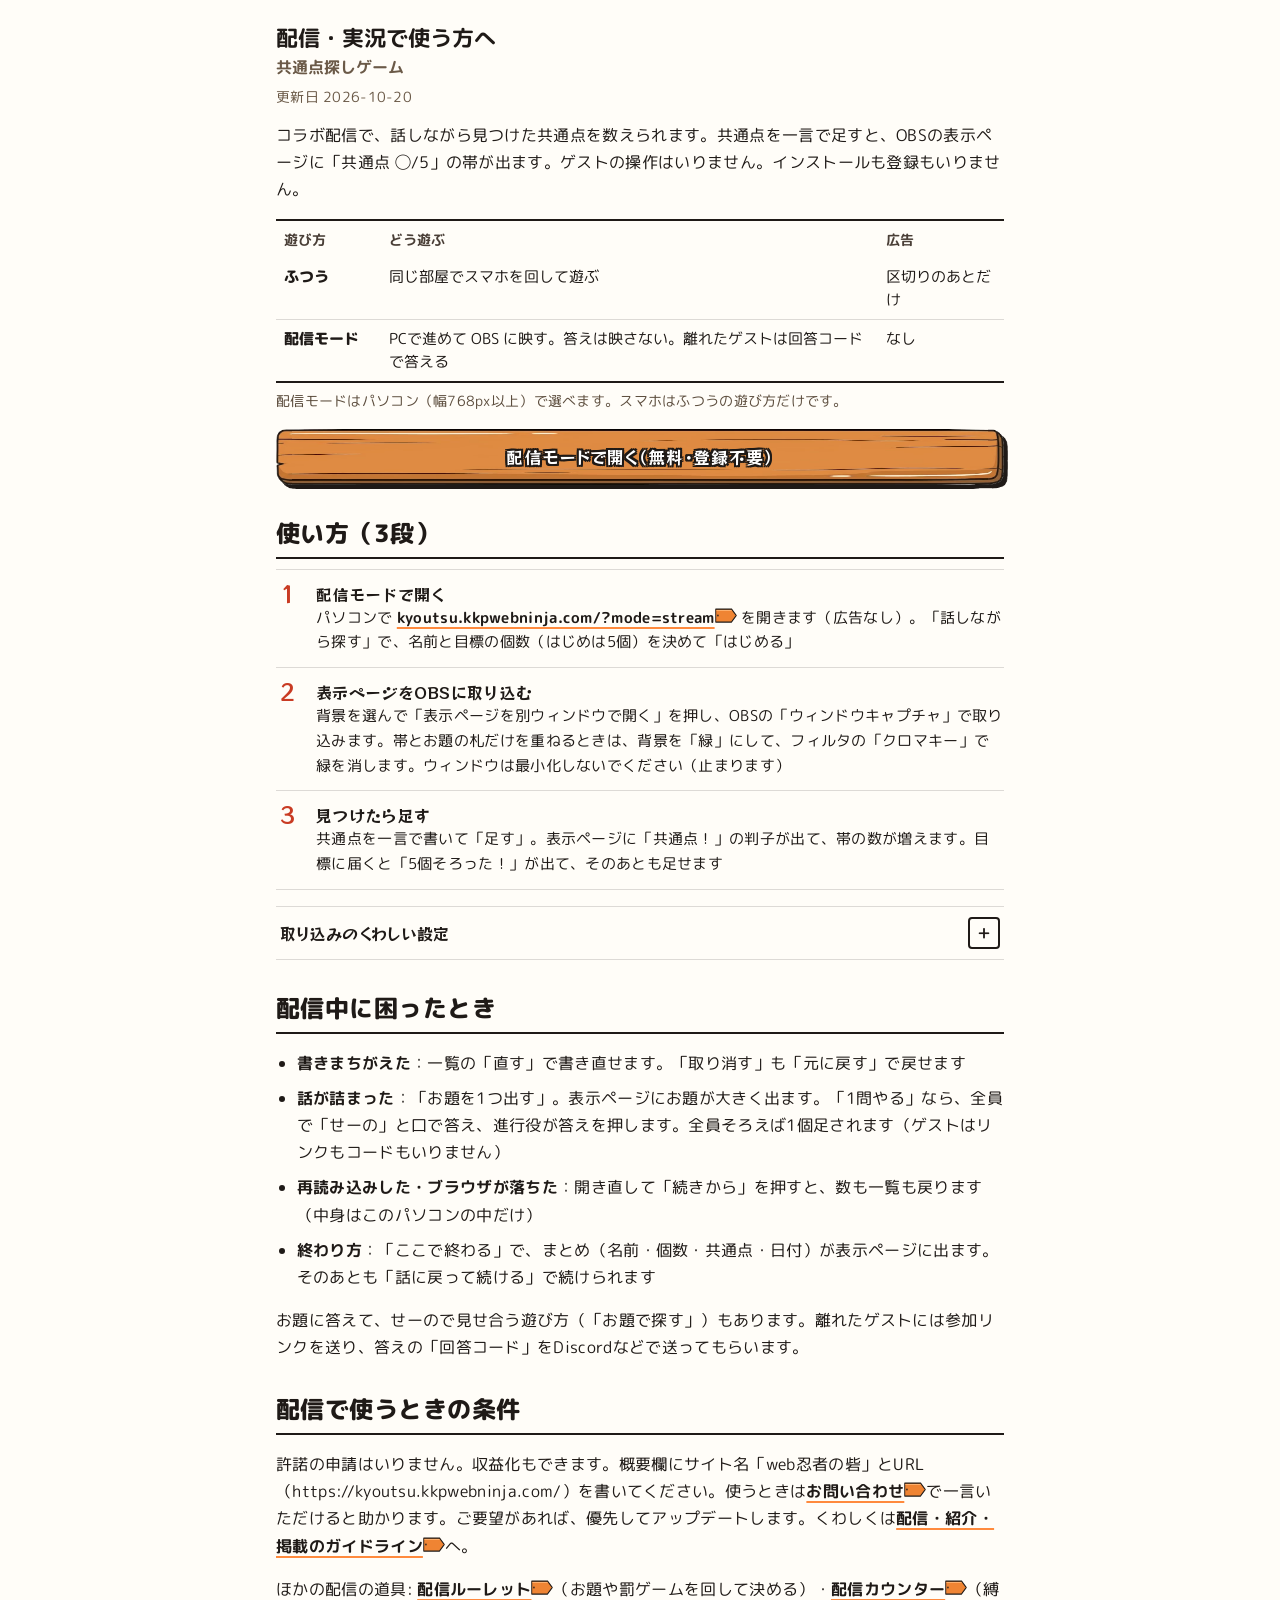
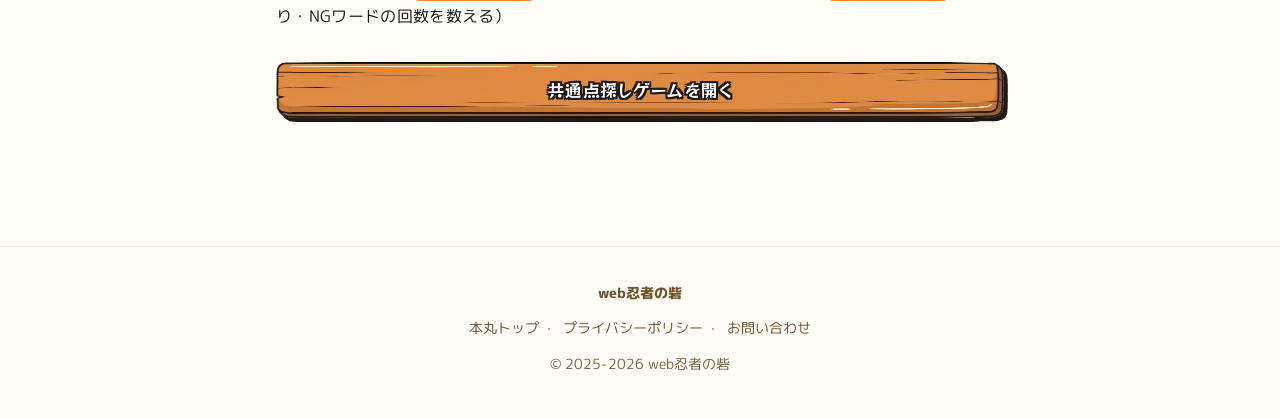
==== haishin/index.html @ e35c73ca "共通部品 kkp-kit を d2e3ac7 に（表示ページのクレジットの字を最小の字にそろえる） 横1280で24px（1/3で8px相当）・縦405で約12pxだったクレジットを --k-v-mi" ====
<!DOCTYPE html>
<html lang="ja">
<head>
<meta charset="UTF-8">
<meta name="viewport" content="width=device-width, initial-scale=1">
<title>配信・実況で共通点探しをする方法｜「共通点 ◯/5」の帯をOBSに出す</title>
<meta name="description" content="VTuber・ゲーム実況のコラボ配信で、共通点探しをする方法。話しながら見つけた共通点を一言で足すと、OBSに取り込む表示ページに「共通点 ◯/5」の帯が出ます。ブラウザだけで、登録不要。">
<link rel="canonical" href="https://kyoutsu.kkpwebninja.com/haishin/">
<meta name="robots" content="index,follow,max-image-preview:large">
<meta property="og:title" content="配信・実況で共通点探しをする方法">
<meta property="og:description" content="話しながら見つけた共通点を足すと、OBSの表示ページに「共通点 ◯/5」の帯が出ます。ブラウザだけで、登録不要。">
<meta property="og:type" content="article">
<meta property="og:url" content="https://kyoutsu.kkpwebninja.com/haishin/">
<meta property="og:site_name" content="共通点探しゲーム">
<meta property="og:image" content="https://kyoutsu.kkpwebninja.com/ogp.jpg?d=20261023b">
<meta name="twitter:card" content="summary_large_image">
<meta name="twitter:image" content="https://kyoutsu.kkpwebninja.com/ogp.jpg?d=20261023b">
<link rel="icon" type="image/png" sizes="32x32" href="/favicon.png">
<link rel="apple-touch-icon" sizes="180x180" href="/apple-touch-icon.png">
<script type="application/ld+json">{"@context": "https://schema.org", "@type": "Article", "headline": "配信・実況で共通点探しをする方法", "datePublished": "2026-10-20", "dateModified": "2026-10-20", "author": {"@type": "Organization", "name": "web忍者の砦"}, "publisher": {"@type": "Organization", "name": "web忍者の砦"}, "mainEntityOfPage": "https://kyoutsu.kkpwebninja.com/haishin/"}</script>
<!-- 2026-10-21 運営者の確認用（?kkptest=1 でこの端末だけオン・?kkptest=0 でオフ）。トップと同じ見分けで、オンの間は GA4 を送らない -->
<script>(function(){try{if(/[?&]kkptest=1\b/.test(location.search))localStorage.setItem('kkp-test','1');if(/[?&]kkptest=0\b/.test(location.search))localStorage.removeItem('kkp-test');if(localStorage.getItem('kkp-test')==='1')window['ga-disable-G-2LM85GJN0L']=true;}catch(e){}})();</script>
<script async src="https://www.googletagmanager.com/gtag/js?id=G-2LM85GJN0L"></script>
<script>
  window.dataLayer = window.dataLayer || [];
  function gtag(){dataLayer.push(arguments);}
  gtag('js', new Date());
  gtag('config', 'G-2LM85GJN0L');
</script>
<link rel="preconnect" href="https://fonts.googleapis.com">
<link rel="preconnect" href="https://fonts.gstatic.com" crossorigin>
<link href="https://fonts.googleapis.com/css2?family=M+PLUS+Rounded+1c:wght@400;700;800&display=swap" rel="stylesheet">
<!-- k-fonts:start -->
<link href="https://fonts.googleapis.com/css2?family=Yuji+Syuku&family=RocknRoll+One&display=swap&text=-.%2F0123456789%3A%3D%3F%40BCDLOPRSUX_abcdehijkmnoprstuvwxy%C2%A9%C2%B7%E2%97%AF%E3%80%81%E3%80%82%E3%80%8C%E3%80%8D%E3%81%82%E3%81%84%E3%81%86%E3%81%88%E3%81%8A%E3%81%8B%E3%81%8C%E3%81%8D%E3%81%8F%E3%81%91%E3%81%92%E3%81%93%E3%81%94%E3%81%95%E3%81%97%E3%81%98%E3%81%99%E3%81%9B%E3%81%9D%E3%81%9F%E3%81%A0%E3%81%A1%E3%81%A3%E3%81%A4%E3%81%A6%E3%81%A7%E3%81%A8%E3%81%A9%E3%81%AA%E3%81%AB%E3%81%AE%E3%81%AF%E3%81%B0%E3%81%B1%E3%81%B3%E3%81%B5%E3%81%B6%E3%81%B8%E3%81%B9%E3%81%BE%E3%81%BF%E3%82%80%E3%82%81%E3%82%82%E3%82%84%E3%82%89%E3%82%8A%E3%82%8B%E3%82%8C%E3%82%8D%E3%82%8F%E3%82%92%E3%82%93%E3%82%A2%E3%82%A3%E3%82%A4%E3%82%A6%E3%82%AC%E3%82%AD%E3%82%AF%E3%82%B2%E3%82%B3%E3%82%B5%E3%82%B6%E3%82%B7%E3%82%B8%E3%82%B9%E3%82%BD%E3%82%BF%E3%83%81%E3%83%83%E3%83%87%E3%83%88%E3%83%89%E3%83%90%E3%83%91%E3%83%95%E3%83%96%E3%83%97%E3%83%9A%E3%83%9B%E3%83%9C%E3%83%9D%E3%83%9E%E3%83%A0%E3%83%A2%E3%83%A3%E3%83%A9%E3%83%AA%E3%83%AB%E3%83%AD%E3%83%B3%E3%83%BB%E3%83%BC%E4%B8%80%E4%B8%8A%E4%B8%8B%E4%B8%8D%E4%B8%AD%E4%B8%B8%E4%BB%8B%E4%BB%98%E4%BB%A5%E4%BB%B6%E4%BD%9C%E4%BD%BF%E4%BF%A1%E5%80%8B%E5%84%AA%E5%85%83%E5%85%88%E5%85%A8%E5%85%B1%E5%86%8D%E5%87%BA%E5%88%87%E5%88%A4%E5%88%A5%E5%89%8D%E5%8A%A0%E5%8A%A9%E5%8C%96%E5%8C%BA%E5%8F%82%E5%8F%8E%E5%8F%96%E5%8F%A3%E5%8F%B3%E5%90%88%E5%90%8C%E5%90%8D%E5%91%8A%E5%93%A1%E5%95%8F%E5%9B%9E%E5%9B%B0%E5%A2%97%E5%A4%A7%E5%AD%90%E5%AE%9A%E5%AE%9F%E5%B0%8F%E5%B1%8A%E5%B1%8B%E5%B8%AF%E5%B9%85%E5%BA%83%E5%BD%B9%E5%BF%8D%E6%88%BB%E6%8A%BC%E6%8E%A2%E6%8E%B2%E6%93%8D%E6%95%B0%E6%96%99%E6%96%B0%E6%96%B9%E6%97%A5%E6%98%A0%E6%9B%B4%E6%9B%B8%E6%9C%80%E6%9C%9B%E6%9C%AC%E6%9C%AD%E6%9D%A1%E6%A6%82%E6%A8%99%E6%AC%84%E6%AD%A2%E6%AE%B5%E6%B1%BA%E6%B3%81%E6%B3%95%E6%B6%88%E7%82%B9%E7%84%A1%E7%94%B3%E7%94%BB%E7%99%BB%E7%9B%8A%E7%9B%AE%E7%9B%B4%E7%A0%A6%E7%A4%BA%E7%AD%94%E7%B4%B9%E7%B5%82%E7%B6%9A%E7%B7%91%E8%80%85%E8%90%BD%E8%A1%8C%E8%A1%A8%E8%A6%81%E8%A6%8B%E8%A6%A7%E8%A8%80%E8%A8%AD%E8%A8%B1%E8%A9%B0%E8%A9%B1%E8%AA%AD%E8%AB%8B%E8%AB%BE%E8%B6%B3%E8%BA%AB%E8%BC%89%E8%BE%BC%E9%80%81%E9%80%9A%E9%80%B2%E9%81%8A%E9%81%B8%E9%83%A8%E9%85%8D%E9%87%8D%E9%8C%B2%E9%96%8B%E9%9B%A2%E9%9D%A2%E9%A1%8C%EF%BC%81%EF%BC%88%EF%BC%89%EF%BC%9A%EF%BD%9C" rel="stylesheet">
<!-- k-fonts:end -->
<link rel="stylesheet" href="/kit/kit.css?v=d2e3ac7">
<style>
/* 読み物ページ：地は白、本文16px・#333・行間1.7（はぁの /haishin/ と同じ形） */
:root{--orange:#ff8a3d;--cream:#fff8f0;--ink:#333;--muted:#6b5a48;--line:#e6dccb}
*{box-sizing:border-box}
body{margin:0;background:#fff;color:var(--ink);font-family:"M PLUS Rounded 1c","Hiragino Maru Gothic ProN",system-ui,sans-serif;font-size:16px;line-height:1.7;-webkit-text-size-adjust:100%}
.wrap{max-width:760px;margin:0 auto;padding:18px 16px 60px}
h1{font-size:1.4rem;line-height:1.5;margin:.2rem 0 .4rem}
h1 .c{display:block;font-size:1rem;color:var(--muted);font-weight:700}
.upd{font-size:.875rem;color:var(--muted);margin:0 0 .8rem}
.lead{margin:0 0 1rem}
/* 2026-10-21 kit の部品へ（k-btn-main・k-h2・k-steps・k-table-result・k-link） */
.cta-row{margin:8px 0 28px}
.cta-row .k-btn-main{display:flex;width:100%;box-sizing:border-box;white-space:normal;text-align:center}
.wrap .k-h2{margin:32px 0 10px;font-size:22px}
.k-steps{margin:0 0 16px}
.k-steps>li{font-size:15px}
.wrap ul{padding-left:1.3rem}.wrap ul li{margin:0 0 .5rem}
code{background:#f6efe4;padding:.05rem .35rem;border-radius:4px;font-size:.92em}
a{color:var(--k-sumi)}
@media(min-width:760px){.wrap .k-h2{font-size:24px}}

/* 2026-10-21 読みやすさ: kit の13pxの札・注記はこのサイトでは14pxに（kit 側の次の版で直すまでの上書き） */
.k-tag,.k-upd,.k-result small,.k-install-t span,.k-teaser-asof,.k-teaser-host .mt-asof,.k-teaser-host .mt-badge,.k-seg>button small,.k-seg>label small{font-size:14px}
/* 2026-10-21 遊び方の見比べ（冒頭の表） */
.mode-cmp{margin:16px 0 6px}
.mode-cmp tbody th{white-space:nowrap;font-weight:800}
.mode-cmp-note{margin:0 0 1rem;font-size:14px;color:#5c4d3d}
@media(max-width:480px){.mode-cmp{font-size:14px}.mode-cmp th,.mode-cmp td{padding:6px 6px}}
</style>
</head>
<body class="k-page">
<div class="wrap">

<h1>配信・実況で使う方へ<span class="c">共通点探しゲーム</span></h1>
<p class="upd">更新日 <time datetime="2026-10-20">2026-10-20</time></p>
<p class="lead">コラボ配信で、話しながら見つけた共通点を数えられます。共通点を一言で足すと、OBSの表示ページに「共通点 ◯/5」の帯が出ます。ゲストの操作はいりません。インストールも登録もいりません。</p>

<table class="k-table-result mode-cmp"><thead><tr><th scope="col">遊び方</th><th scope="col">どう遊ぶ</th><th scope="col">広告</th></tr></thead><tbody><tr><th scope="row">ふつう</th><td>同じ部屋でスマホを回して遊ぶ</td><td>区切りのあとだけ</td></tr><tr><th scope="row">配信モード</th><td>PCで進めて OBS に映す。答えは映さない。離れたゲストは回答コードで答える</td><td>なし</td></tr></tbody></table>
<p class="mode-cmp-note">配信モードはパソコン（幅768px以上）で選べます。スマホはふつうの遊び方だけです。</p>

<p class="cta-row"><a class="k-btn k-btn-main" href="https://kyoutsu.kkpwebninja.com/?mode=stream">配信モードで開く（無料・登録不要）</a></p>

<h2 class="k-h2">使い方（3段）</h2>
<ol class="k-steps">
<li><b>配信モードで開く</b>パソコンで <a class="k-link k-link-inline" href="https://kyoutsu.kkpwebninja.com/?mode=stream">kyoutsu.kkpwebninja.com/?mode=stream</a> を開きます（広告なし）。「話しながら探す」で、名前と目標の個数（はじめは5個）を決めて「はじめる」</li>
<li><b>表示ページをOBSに取り込む</b>背景を選んで「表示ページを別ウィンドウで開く」を押し、OBSの「ウィンドウキャプチャ」で取り込みます。帯とお題の札だけを重ねるときは、背景を「緑」にして、フィルタの「クロマキー」で緑を消します。ウィンドウは最小化しないでください（止まります）</li>
<li><b>見つけたら足す</b>共通点を一言で書いて「足す」。表示ページに「共通点！」の判子が出て、帯の数が増えます。目標に届くと「5個そろった！」が出て、そのあとも足せます</li>
</ol>
<details class="k-fold"><summary>取り込みのくわしい設定</summary><div>
<p>同じブラウザで <a class="k-link k-link-inline" href="https://kyoutsu.kkpwebninja.com/view/">/view/</a> を開いても同じです。OBSの「ブラウザソース」では操作の画面とつながりません。帯は右上・右下・下から選べます。</p>
</div></details>
<h2 class="k-h2">配信中に困ったとき</h2>
<ul>
<li><b>書きまちがえた</b>：一覧の「直す」で書き直せます。「取り消す」も「元に戻す」で戻せます</li>
<li><b>話が詰まった</b>：「お題を1つ出す」。表示ページにお題が大きく出ます。「1問やる」なら、全員で「せーの」と口で答え、進行役が答えを押します。全員そろえば1個足されます（ゲストはリンクもコードもいりません）</li>
<li><b>再読み込みした・ブラウザが落ちた</b>：開き直して「続きから」を押すと、数も一覧も戻ります（中身はこのパソコンの中だけ）</li>
<li><b>終わり方</b>：「ここで終わる」で、まとめ（名前・個数・共通点・日付）が表示ページに出ます。そのあとも「話に戻って続ける」で続けられます</li>
</ul>
<p>お題に答えて、せーので見せ合う遊び方（「お題で探す」）もあります。離れたゲストには参加リンクを送り、答えの「回答コード」をDiscordなどで送ってもらいます。</p>

<h2 class="k-h2">配信で使うときの条件</h2>
<p>許諾の申請はいりません。収益化もできます。概要欄にサイト名「web忍者の砦」とURL（https://kyoutsu.kkpwebninja.com/）を書いてください。使うときは<a class="k-link k-link-inline" href="https://kkpwebninja.com/otoiawase" target="_blank" rel="noopener">お問い合わせ</a>で一言いただけると助かります。ご要望があれば、優先してアップデートします。くわしくは<a class="k-link k-link-inline" href="https://kkpwebninja.com/guidelines">配信・紹介・掲載のガイドライン</a>へ。</p>

<p>ほかの配信の道具: <a class="k-link k-link-inline" href="https://roulette.kkpwebninja.com/">配信ルーレット</a>（お題や罰ゲームを回して決める）・<a class="k-link k-link-inline" href="https://roulette.kkpwebninja.com/counter/">配信カウンター</a>（縛り・NGワードの回数を数える）</p>

<p class="cta-row" style="margin-top:32px"><a class="k-btn k-btn-main" href="https://kyoutsu.kkpwebninja.com/">共通点探しゲームを開く</a></p>

</div>
<!-- WEBNINJA_UNIFIED_FOOTER -->
<footer style="text-align:center;padding:2rem 1rem 2.5rem;font-size:.875rem;color:#5f6b7a;line-height:2;border-top:1px solid #f0e6d2;margin-top:2.5rem;background:#fffcf7;">
  <div style="font-weight:800;color:#6e5530;font-size:.875rem;margin-bottom:0.4rem;">web忍者の砦</div>
  <div>
    <a href="https://kkpwebninja.com/" target="_blank" rel="noopener" style="color:#6e5530;text-decoration:none;margin:0 0.5rem;">本丸トップ</a>·
    <a href="https://privacypolicy.kkpwebninja.com/" target="_blank" rel="noopener" style="color:#6e5530;text-decoration:none;margin:0 0.5rem;">プライバシーポリシー</a>·
    <a href="https://kkpwebninja.com/otoiawase" target="_blank" rel="noopener" style="color:#6e5530;text-decoration:none;margin:0 0.5rem;">お問い合わせ</a>
  </div>
  <div style="margin-top:0.5rem;color:#7a6440;">© 2025-2026 web忍者の砦</div>
</footer>
</body>
</html>
---- kit/kit.css ----
/* =====================================================================
   kkp-kit  —  web忍者の砦 共通部品（D4 ストリート和忍者・仕上げ版）
   使い方は README.md。各サイトの kit/ にコピーして使う（外部参照しない）。
   クラスと変数はすべて k- / --k- で始まる（既存の .btn や .card とぶつけない）。
   絵は kit/img/ の WebP。url() はこのファイルからの相対なので、kit/ の中身ごとコピーする。
   ===================================================================== */

:root{
  /* 色はオレンジ・クリーム＋墨にしぼる（2026-10-20）。朱＝強調／オレンジ＝木札と票と進み具合。萌黄と金は変数だけ残す（kit の部品では使わない） */
  --k-sumi:#1f1a17; --k-kinari:#fbf3e4; --k-surface:#fffdf8;
  --k-orange:#ff8a3d; --k-shu:#c93b23; --k-moegi:#8cbf3f; --k-kin:#c9a13b;
  --k-text-2:#4a3f37; --k-line-soft:rgba(31,26,23,.15);
  /* 影は墨の斜めずらし1種類だけ（ぼかしの影は使わない） */
  --k-sh-l:4px 4px 0 var(--k-sumi); --k-sh-s:3px 3px 0 var(--k-sumi);
  /* 角は2段、ふちは2段 */
  --k-r:6px; --k-r-pill:999px; --k-bw:3px; --k-bw-s:2px;
  /* 書体: 筆＝サイト名と大きな題字だけ／見出し＝丸ゴシックの太字／太字＝ボタン・数字・短い言葉／本文＝丸ゴシック（2026-10-20 読みやすさの見直し） */
  --k-brush:"Yuji Syuku",serif;
  --k-head:"M PLUS Rounded 1c","Zen Maru Gothic","Hiragino Maru Gothic ProN","BIZ UDPGothic","Noto Sans JP",system-ui,sans-serif;
  --k-bold:"RocknRoll One","M PLUS Rounded 1c",sans-serif;
  --k-body:"M PLUS Rounded 1c",system-ui,sans-serif;
  /* 白い文字の墨のふち（2px） */
  --k-outline:2px 0 0 var(--k-sumi),-2px 0 0 var(--k-sumi),0 2px 0 var(--k-sumi),0 -2px 0 var(--k-sumi),2px 2px 0 var(--k-sumi),-2px -2px 0 var(--k-sumi),2px -2px 0 var(--k-sumi),-2px 2px 0 var(--k-sumi);
  /* 道しるべの印（オレンジの矢羽根の札） */
  --k-sign:url("data:image/svg+xml,%3Csvg%20xmlns%3D%22http%3A//www.w3.org/2000/svg%22%20viewBox%3D%220%200%2060%2030%22%20preserveAspectRatio%3D%22none%22%3E%3Cpath%20d%3D%22M2%202H45L58%2015L45%2028H2Z%22%20fill%3D%22%23ef8433%22%20stroke%3D%22%231f1a17%22%20stroke-width%3D%222.5%22%20stroke-linejoin%3D%22round%22/%3E%3Cpath%20d%3D%22M5%205H44%22%20stroke%3D%22%23ffb877%22%20stroke-width%3D%222%22%20stroke-linecap%3D%22round%22/%3E%3Ccircle%20cx%3D%228%22%20cy%3D%2215%22%20r%3D%222%22%20fill%3D%22%231f1a17%22/%3E%3C/svg%3E");
}

/* ---------- 地と文字組み ---------- */
.k-page{margin:0;background:var(--k-surface);color:var(--k-sumi);font-family:var(--k-body);font-size:16px;line-height:1.7;-webkit-text-size-adjust:100%}
.k-page p,.k-page li{letter-spacing:.02em}
.k-page small{font-size:max(14px,.85em);letter-spacing:.04em;line-height:1.5}
.k-page :focus-visible{outline:4px double var(--k-shu);outline-offset:3px}
.k-wrap{max-width:1120px;margin:0 auto;padding:0 16px}
.k-num{font-variant-numeric:tabular-nums;font-feature-settings:"tnum" 1}
.k-washi{background:var(--k-kinari) url(img/d4-washi.webp) 0 0/320px auto}

/* ---------- ボタン（主＝木札／副／小／大） ---------- */
.k-btn{display:inline-flex;align-items:center;justify-content:center;font-family:var(--k-bold);font-weight:400;letter-spacing:.04em;line-height:1.2;font-feature-settings:"palt" 1;text-decoration:none;cursor:pointer;transition:transform .08s,box-shadow .08s,filter .08s,background .15s;-webkit-tap-highlight-color:transparent}
.k-btn-main{position:relative;min-height:56px;padding:0 18px;border-style:solid;border-width:12px 16px;border-image:url(img/d3-wood.webp) 40 50 fill / 12px 16px stretch;background:none;color:#fff;font-size:17px;text-shadow:var(--k-outline);filter:drop-shadow(4px 4px 0 var(--k-sumi));white-space:nowrap}
.k-btn-main::after{content:"";position:absolute;inset:-12px -16px;pointer-events:none;background:linear-gradient(110deg,transparent 38%,rgba(255,255,255,.65) 50%,transparent 62%) no-repeat;background-size:260% 100%;background-position:120% 0;-webkit-mask:url(img/d3-wood.webp) center/100% 100% no-repeat;mask:url(img/d3-wood.webp) center/100% 100% no-repeat;transition:background-position .7s ease}
.k-btn-main:hover::after,.k-btn-main:focus-visible::after{background-position:-20% 0}
.k-btn-main:active{transform:translate(4px,4px);filter:drop-shadow(0 0 0 var(--k-sumi))}
.k-btn-big{min-height:72px;font-size:26px;letter-spacing:.12em}
.k-btn-sub{min-height:48px;padding:0 18px;border:var(--k-bw) solid var(--k-sumi);border-radius:var(--k-r);background:var(--k-kinari);color:var(--k-sumi);font-size:16px;box-shadow:var(--k-sh-l)}
.k-btn-sub:hover{background:#fff}
.k-btn-sub:active{transform:translate(4px,4px);box-shadow:0 0 0 var(--k-sumi)}
.k-btn-sm{min-height:44px;padding:0 14px;border:var(--k-bw-s) solid var(--k-sumi);border-radius:var(--k-r);background:var(--k-shu);color:#fff;font-size:15px;box-shadow:var(--k-sh-s)}
.k-btn-sm:hover{background:#e35539}
.k-btn-sm:active{transform:translate(3px,3px);box-shadow:0 0 0 var(--k-sumi)}
.k-btn[disabled],.k-btn[aria-disabled="true"]{opacity:.5;pointer-events:none}

/* ---------- 見出し（墨の筆跡に白抜き） ----------
   墨は3枚（左の筆の入り d2-ink-l・真ん中 d2-ink-m・右の端 d2-ink-r）。両端の形は固定で、真ん中だけが伸びる。
   長い見出しは墨ごと横に伸び、入りきらなければ折り返して墨が縦に伸びる（白い字が墨の外に出ない）。
   はね・飛び散った粒はない（2026-10-20）。16字を超える見出しは .k-h2（帯なし）のほうが読みやすい。 */
.k-hd{display:inline-block;box-sizing:border-box;max-width:100%;margin:0;padding:12px 22px 14px 70px;background:url(img/d2-ink-l.webp) 0 0/68px 100% no-repeat,url(img/d2-ink-r.webp) 100% 0/14px 100% no-repeat,url(img/d2-ink-m.webp) 62px 0/calc(100% - 69px) 100% no-repeat;color:#fff;text-shadow:0 0 2px var(--k-sumi);font-family:var(--k-head);font-weight:800;font-size:22px;letter-spacing:.04em;line-height:1.3;font-feature-settings:"palt" 1;word-break:auto-phrase;text-wrap:balance;transform:rotate(-1deg)}
@media (min-width:600px){.k-hd{font-size:26px;padding:14px 26px 16px 84px;background-size:80px 100%,16px 100%,calc(100% - 80px) 100%;background-position:0 0,100% 0,72px 0}}
.k-hd-brush{margin:0;font-family:var(--k-brush);font-weight:400;font-size:24px;letter-spacing:.08em;line-height:1.2}   /* 筆を残すのはサイト名・大きな題字（24px 以上）だけ */
/* 節見出し（帯なし）。筆＋墨2pxの下線。長い見出し・読みもの・FAQ の見出しに。古い「左オレンジ線＋薄い帯」の置き換え */
.k-h2{margin:32px 0 12px;padding:0 0 6px;border-bottom:var(--k-bw-s) solid var(--k-sumi);color:var(--k-sumi);font-family:var(--k-head);font-weight:800;font-size:22px;letter-spacing:.02em;line-height:1.4;font-feature-settings:"palt" 1;word-break:auto-phrase;text-wrap:balance}
.k-h2-bold{font-family:var(--k-bold);font-weight:400;letter-spacing:.04em}   /* RocknRoll One の太字にしたいとき */
.k-h3{margin:24px 0 8px;padding:0 0 0 10px;border-left:3px solid var(--k-sumi);color:var(--k-sumi);font-family:var(--k-bold);font-weight:400;font-size:18px;letter-spacing:.04em;line-height:1.45;font-feature-settings:"palt" 1}
@media (min-width:600px){.k-h2{font-size:26px}}

/* ---------- 枠（カード）と面 ---------- */
/* 影は「押せるもの」だけ（a.k-card・ボタン・タブ）。ただの入れ物（div.k-card・.k-panel）は影なし＝重ねても重く見えない */
.k-card{position:relative;display:block;padding:12px 16px 14px;background:var(--k-surface) url(img/d4-washi.webp) 0 0/320px auto;border:var(--k-bw-s) solid var(--k-sumi);border-radius:var(--k-r);color:var(--k-sumi);text-decoration:none}
.k-card h3,.k-card .k-card-t{margin:0;font-family:var(--k-bold);font-weight:400;font-size:17px;line-height:1.4;font-feature-settings:"palt" 1}
.k-card p,.k-card .k-card-d{margin:2px 0 0;font-size:14px;line-height:1.55;color:var(--k-text-2)}
/* 押せるカード（a.k-card.k-go）: 右に「開く」の道しるべ。押すと沈む */
a.k-card{border-width:var(--k-bw);box-shadow:var(--k-sh-l);transition:transform .08s,box-shadow .08s}
a.k-card:hover{background-color:#fff}
a.k-card:active{transform:translate(4px,4px);box-shadow:0 0 0 var(--k-sumi)}
a.k-card:hover h3,a.k-card:focus-visible h3{text-decoration:underline;text-decoration-color:var(--k-orange);text-decoration-thickness:3px;text-underline-offset:4px}
.k-go{padding-right:100px}
.k-go::after{content:"開く";position:absolute;right:10px;top:50%;margin-top:-17px;display:grid;place-items:center;box-sizing:border-box;width:72px;height:34px;padding:0 14px;background:var(--k-sign) center/100% 100% no-repeat;font-family:var(--k-bold);font-size:14px;letter-spacing:.06em;color:#fff;text-shadow:var(--k-outline);transition:transform .2s cubic-bezier(.4,.1,.3,1)}
.k-go:hover::after,.k-go:focus-visible::after{transform:translateX(4px)}
.k-go:active::after{transform:translateX(6px)}
.k-go[data-go]::after{content:attr(data-go)}
/* 面（いまの使いどき・設定の箱など）: 和紙の地＋端だけ青海波 */
.k-panel{position:relative;isolation:isolate;padding:16px 16px 20px;background:var(--k-kinari) url(img/d4-washi.webp) 0 0/320px auto;border:var(--k-bw-s) solid var(--k-sumi);border-radius:var(--k-r)}
.k-panel::before{content:"";position:absolute;inset:0;z-index:-1;border-radius:inherit;background:url(img/d2-seigaiha.webp) 0 0/220px auto;opacity:.3;-webkit-mask:radial-gradient(ellipse at 50% 45%,transparent 68%,#000 100%);mask:radial-gradient(ellipse at 50% 45%,transparent 68%,#000 100%);pointer-events:none}
/* 市松（下の操作帯・帯の地） */
.k-ichimatsu{background-color:var(--k-kinari);background-image:conic-gradient(rgba(31,26,23,.045) 25%,transparent 0 50%,rgba(31,26,23,.045) 0 75%,transparent 0);background-size:16px 16px}

/* ---------- 道しるべの印と文字リンク ---------- */
.k-sign{display:inline-block;flex:none;width:22px;height:15px;vertical-align:-2px;background:var(--k-sign) center/100% 100% no-repeat;transition:transform .2s}
.k-link{display:inline-flex;align-items:center;gap:6px;min-height:44px;color:var(--k-sumi);font-weight:700;text-decoration:underline;text-decoration-color:var(--k-orange);text-decoration-thickness:2px;text-underline-offset:4px}
.k-link::after{content:"";display:inline-block;flex:none;width:22px;height:15px;background:var(--k-sign) center/100% 100% no-repeat;transition:transform .2s}
.k-link:hover{color:var(--k-shu)}
.k-link:hover::after,.k-link:active::after{transform:translateX(4px)}
.k-link-inline{display:inline;min-height:0}
/* 一覧の中の太い文字リンク（行全体が押せる高さ44px） */
.k-link-strong{display:inline-flex;align-items:center;min-height:44px;color:var(--k-sumi);font-family:var(--k-bold);font-size:17px;font-feature-settings:"palt" 1;text-decoration:underline;text-decoration-color:var(--k-orange);text-decoration-thickness:3px;text-underline-offset:5px}
.k-link-strong::after{content:"";display:inline-block;flex:none;width:34px;height:22px;margin-left:8px;background:var(--k-sign) center/100% 100% no-repeat;transition:transform .2s cubic-bezier(.4,.1,.3,1)}
.k-link-strong:hover{color:var(--k-shu)}
.k-link-strong:hover::after,.k-link-strong:focus-visible::after{transform:translateX(4px) rotate(-4deg)}
.k-link-strong:active::after{transform:translateX(6px)}

/* ---------- タブ ---------- */
.k-tabs{display:flex;flex-wrap:wrap;gap:8px}
.k-tabs>button,.k-tabs>a{display:inline-flex;align-items:center;justify-content:center;min-height:44px;padding:0 16px;border:var(--k-bw-s) solid var(--k-sumi);border-radius:var(--k-r-pill);background:var(--k-surface);color:var(--k-sumi);font-family:var(--k-bold);font-size:15px;font-feature-settings:"palt" 1;text-decoration:none;cursor:pointer;box-shadow:var(--k-sh-s);white-space:nowrap}
.k-tabs>[aria-selected="true"],.k-tabs>[aria-current="true"],.k-tabs>.on{background:var(--k-shu);color:#fff;transform:translate(3px,3px);box-shadow:0 0 0 var(--k-sumi)}

/* ---------- 札 ---------- */
.k-fuda-new{display:inline-grid;place-items:center;width:92px;height:68px;background:url(img/d3-burst.webp) center/100% 100% no-repeat;font-family:var(--k-bold);font-size:15px;color:var(--k-sumi);transform:rotate(-6deg);font-feature-settings:"palt" 1}
.k-fuda-osusume{display:inline-grid;place-items:center;width:108px;height:46px;background:url(img/d3-hanko-rect.webp) center/100% 100% no-repeat;font-family:var(--k-bold);font-size:15px;color:var(--k-shu);transform:rotate(-4deg);font-feature-settings:"palt" 1}
/* 小さな朱の札（新作など）。カードの中では見出しの上に置く */
.k-tag{display:inline-block;margin:0 0 4px;padding:1px 8px;background:var(--k-shu);color:#fff;border:var(--k-bw-s) solid var(--k-sumi);border-radius:4px;font-size:14px;font-weight:700;letter-spacing:.04em;line-height:1.4}
/* 縦書きの札（カードの角に下がる） */
.k-tate-tag{position:absolute;top:-3px;right:12px;padding:8px 5px 10px;writing-mode:vertical-rl;text-orientation:upright;background:var(--k-shu);color:#fff;border:var(--k-bw-s) solid var(--k-sumi);border-top:0;border-radius:0 0 6px 6px;font-family:var(--k-head);font-weight:800;font-size:14px;letter-spacing:.1em;line-height:1}
/* 朱の枠の小札（毎日更新など） */
.k-upd{display:inline-block;margin-left:8px;padding:0 6px;border:var(--k-bw-s) solid var(--k-shu);border-radius:4px;color:var(--k-shu);font-family:var(--k-body);font-size:14px;font-weight:700;line-height:1.6;vertical-align:2px;transform:rotate(-3deg)}

/* ---------- 縦書き ---------- */
.k-tate{writing-mode:vertical-rl;text-orientation:upright;font-family:var(--k-head);font-weight:800;font-size:18px;letter-spacing:.12em;line-height:1}

/* ---------- 巻物の結果欄 ---------- */
.k-result{position:relative;display:block;border-style:solid;border-width:16px 42px;border-image:url(img/d3-scroll.webp) 56 84 fill / 16px 42px stretch;padding:4px 0;text-align:center}
.k-result small{display:block;font-size:14px;font-weight:700;color:var(--k-text-2)}
.k-result b{display:block;font-family:var(--k-bold);font-weight:400;font-size:32px;line-height:1.25;color:var(--k-shu);letter-spacing:.04em;text-shadow:var(--k-outline);font-variant-numeric:tabular-nums}
/* 巻物の札（小見出しを巻物に載せる） */
.k-scroll-label{display:inline-grid;place-items:center;min-width:200px;height:52px;padding:0 44px;background:url(img/d3-scroll.webp) center/100% 100% no-repeat;font-family:var(--k-head);font-weight:800;font-size:20px;letter-spacing:.04em;font-feature-settings:"palt" 1}

/* ---------- 進み具合のバー（オレンジ。2026-10-20 に萌黄から変更＝色はオレンジ・クリーム＋墨にしぼる） ---------- */
.k-bar{position:relative;height:20px;border:var(--k-bw-s) solid var(--k-sumi);border-radius:var(--k-r-pill);background:var(--k-surface)}
.k-bar>i{display:block;height:100%;width:0;border-radius:var(--k-r-pill);background:var(--k-orange);transition:width .4s}
.k-bar>img{position:absolute;top:50%;width:34px;transform:translate(-50%,-50%);transition:left .4s}

/* ---------- 判子・落款・金 ---------- */
.k-stamp{display:inline-grid;place-items:center;width:54px;height:54px;background:url(img/d4-hanko.webp) center/100% 100% no-repeat;font-family:var(--k-head);font-weight:800;font-size:21px;color:var(--k-shu);transform:rotate(-8deg)}
.k-seal{display:inline-grid;place-items:center;width:34px;height:34px;background:url(img/d4-seal.webp) center/100% 100% no-repeat;color:#fff;font-family:var(--k-head);font-weight:800;font-size:17px;line-height:1;flex:none}
.k-kin{position:absolute;pointer-events:none;width:56px;opacity:.95}
.k-kin-num{color:var(--k-kin);text-shadow:1px 1px 0 var(--k-sumi)}

/* ---------- 背景（ぱっと見は無地、よく見ると作り込み） ---------- */
/* 親に .k-scene を付け、中に <div class="k-bg" aria-hidden="true"> を置いて飾りを入れる */
.k-scene{position:relative;isolation:isolate;overflow:hidden}
.k-bg{position:absolute;inset:0;z-index:-1;overflow:hidden;pointer-events:none}
.k-deco{position:absolute;pointer-events:none;user-select:none}
.k-mon{width:360px;opacity:.06}             /* 丸紋の透かし: 大きく1つだけ 0.04〜0.07 */
.k-kasumi{width:420px;opacity:.14}          /* すやり霞: まとまりの切れ目だけ 0.1〜0.16。文字の下に置かない */
.k-ninja{width:14px;opacity:.36}            /* 隠し忍者: 1ページに1か所だけ */
.k-line{left:0;right:0;bottom:0;height:46px;background:url(img/d4-line.webp) left bottom/auto 100% repeat-x;opacity:.08}  /* 砦の線: 下端に（文字の下に来るなら下の余白を46px以上あける） */
/* 季節の散らし: kit.js が <html data-k-season="momiji|yuki|shochikubai|sakura"> を月で付ける。絵がある季節だけ出る */
.k-season{display:none}
[data-k-season="momiji"] .k-season-momiji{display:block}
[data-k-season="yuki"] .k-season-yuki{display:block}
[data-k-season="shochikubai"] .k-season-shochikubai{display:block}
[data-k-season="sakura"] .k-season-sakura{display:block}
/* 季節の散らしは1つの飾りの入れ物（.k-bg）に1つまで。2つ目以降は出さない */
.k-bg .k-season~.k-season{display:none!important}

/* ---------- 下に固定する操作帯（スマホの主操作） ---------- */
.k-fix{position:sticky;bottom:0;z-index:30;display:flex;gap:12px;flex-wrap:wrap;justify-content:center;padding:12px 16px calc(12px + env(safe-area-inset-bottom));border-top:var(--k-bw) solid var(--k-sumi);background-color:var(--k-kinari);background-image:conic-gradient(rgba(31,26,23,.04) 25%,transparent 0 50%,rgba(31,26,23,.04) 0 75%,transparent 0);background-size:16px 16px}
.k-fix .k-btn-main{flex:1 1 180px;min-width:0;padding:0 6px}

/* ---------- 広告枠（標準サイズ。format=auto は使わない） ---------- */
.kkp-ad{text-align:center;margin:1.4rem auto 0;max-width:680px;min-height:288px;padding-top:6px}
.kkp-ad-label{font-size:12px;color:var(--k-text-2);letter-spacing:.04em;margin:0 0 6px;line-height:1}
.kkp-ad ins.adsbygoogle{display:block;width:300px;height:250px;margin:0 auto}
@media(min-width:768px){.kkp-ad{min-height:318px}.kkp-ad ins.adsbygoogle{width:336px;height:280px}}

/* ---------- 動き（巻物が開く・判子が押される）。押したときは静かに沈むだけ（墨の粒は 2026-10-20 にやめた） ---------- */
@keyframes k-unroll{from{clip-path:inset(0 46% 0 46%)}to{clip-path:inset(0 0 0 0)}}
@keyframes k-stamp{0%{opacity:0;transform:scale(2.4) rotate(-8deg)}60%{opacity:1;transform:scale(.92) rotate(-8deg)}100%{opacity:1;transform:scale(1) rotate(-8deg)}}
.k-play .k-anim-unroll{animation:k-unroll .7s cubic-bezier(.2,.8,.2,1) both}
.k-play .k-anim-stamp{animation:k-stamp .35s cubic-bezier(.3,1.4,.5,1) .65s both}
/* .k-ink-on: ボタン以外で「押すと少し沈む」を付けたいもの（名前は前のまま。粒は出ない） */
.k-ink-on{transition:transform .08s}
.k-ink-on:active{transform:translate(2px,2px)}

@media (prefers-reduced-motion:reduce){
  .k-btn,a.k-card,.k-go::after,.k-link::after,.k-link-strong::after,.k-sign,.k-bar>i,.k-bar>img,.k-btn-main::after{transition:none}
  .k-play .k-anim-unroll,.k-play .k-anim-stamp{animation:none}
  .k-ink-on{transition:none}
  .k-par{transform:none!important}
}

/* ---------- 演出の部品（KKit.fx.slash / KKit.fx.shuriken で呼ぶ・kit.js） ----------
   清潔に: 色は墨・生成り・朱だけ。光の粒は撒かない。文字の上に重ねない（結果は斬れた後に呼び出し側が出す）。
   絵（刀・手裏剣）は img/fx-katana.webp・img/fx-shuriken.webp。動きは kit.js が Web Animations で付ける。 */
.k-fx{position:absolute;inset:0;overflow:hidden;pointer-events:none;z-index:6}
/* 札（斬られる前の紙の札）。--k-fx-c は印の色（レア度などで変える） */
.k-fx-fuda{position:absolute;left:50%;top:50%;width:var(--k-fx-w,200px);aspect-ratio:2/3;transform:translate(-50%,-50%)}
.k-fx-half{position:absolute;inset:0}
.k-fx-half.a{clip-path:polygon(0 0,100% 0,100% 65.5%,0 34.5%)}
.k-fx-half.b{clip-path:polygon(0 34.5%,100% 65.5%,100% 100%,0 100%)}
.k-fx-face{position:absolute;inset:0;box-sizing:border-box;border:calc(var(--k-fx-w,200px)*.03) solid var(--k-sumi);border-radius:calc(var(--k-fx-w,200px)*.04);background:var(--k-kinari) url(img/d4-washi.webp) 0 0/160% auto;box-shadow:calc(var(--k-fx-w,200px)*.035) calc(var(--k-fx-w,200px)*.035) 0 var(--k-sumi)}
.k-fx-face::before{content:"";position:absolute;left:12%;right:12%;top:8%;bottom:8%;border:calc(var(--k-fx-w,200px)*.012) solid var(--k-fx-c,var(--k-shu));border-radius:2px;opacity:.85;transition:border-color .25s}
.k-fx-seal{position:absolute;left:50%;top:50%;width:46%;aspect-ratio:1;transform:translate(-50%,-50%) rotate(-6deg);border-radius:12%;background:var(--k-fx-g,var(--k-fx-c,var(--k-shu)));box-shadow:0 0 0 calc(var(--k-fx-w,200px)*.018) var(--k-sumi);transition:background .25s}
.k-fx-seal::after{content:"";position:absolute;inset:22%;border:calc(var(--k-fx-w,200px)*.016) solid rgba(255,255,255,.85);border-radius:8%}
/* 刀が通る道（札の中心を通る斜めの線）。刀と光の筋はこの中を左から右へ */
.k-fx-track{position:absolute;left:50%;top:50%;width:var(--k-fx-len,900px);height:0;transform:translate(-50%,-50%) rotate(var(--k-fx-ang,25deg))}
.k-fx-blade{position:absolute;left:0;top:0;width:var(--k-fx-bw,360px);aspect-ratio:900/112;transform:translate(-100%,-50%);background:url(img/fx-katana.webp) center/100% 100% no-repeat;opacity:0}
.k-fx-line{position:absolute;left:50%;top:0;width:var(--k-fx-ll,400px);margin-left:calc(var(--k-fx-ll,400px)/-2);height:var(--k-fx-lh,6px);transform:translateY(-50%) scaleX(0);transform-origin:0 50%;border-radius:999px;background:#fff;box-shadow:0 0 0 2px var(--k-sumi);opacity:0}
/* 印の色が上がったときの輪（1回だけ・細く） */
.k-fx-ring{position:absolute;left:50%;top:50%;width:var(--k-fx-w,200px);aspect-ratio:1;border:4px solid var(--k-fx-c,var(--k-shu));border-radius:50%;transform:translate(-50%,-50%);opacity:0}
/* 手裏剣（刺さったまま残す。次に投げるとき・KKit.fx.clear で消える） */
.k-fx-star{position:absolute;left:0;top:0;width:var(--k-fx-s,80px);aspect-ratio:1;margin:calc(var(--k-fx-s,80px)/-2) 0 0 calc(var(--k-fx-s,80px)/-2);background:url(img/fx-shuriken.webp) center/100% 100% no-repeat;filter:drop-shadow(3px 3px 0 rgba(31,26,23,.55));z-index:2}
.k-fx-hit{position:absolute;left:0;top:0;width:var(--k-fx-s,80px);aspect-ratio:1;margin:calc(var(--k-fx-s,80px)/-2) 0 0 calc(var(--k-fx-s,80px)/-2);border:3px solid var(--k-sumi);border-radius:50%;box-sizing:border-box;opacity:0;z-index:1}
@media (prefers-reduced-motion:reduce){.k-fx{display:none}}

/* =====================================================================
   2026-10-20 追加の部品（清潔感・装飾は使い回す）
   約束: 色は墨・生成り・オレンジ（朱）だけ／影は押せるものだけ／左揃えと罫線／絵文字なし／無限に動かさない
   ===================================================================== */

/* ---------- 背景の絵（ito・wordwolf・haa で同じだったものをまとめた） ---------- */
.k-paper{background:var(--k-surface) url(img/paper.webp) 0 0/128px 128px repeat}      /* 白い紙の地 */
.k-reveal-bg{background:#16213a url(img/reveal-bg.webp) center/cover no-repeat;color:#fff}  /* 藍の札の地（答え・役の見せ場） */

/* ---------- ホーム画面に追加（k-install） ----------
   <div class="k-install" data-k-key="サイト名_install_dismissed" role="dialog" aria-label="ホーム画面に追加" hidden> … README
   kit.js が自動でつなぐ（iOS は手順を開く・Android は本物の追加画面・一度閉じたら出さない・PC では出さない）。
   下に .k-fix があれば、その上に出る。 */
.k-install{position:fixed;left:10px;right:10px;bottom:var(--k-install-bottom,12px);z-index:80;display:flex;flex-wrap:wrap;align-items:center;gap:8px 12px;box-sizing:border-box;max-width:520px;margin:0 auto;padding:10px 12px;background:var(--k-kinari) url(img/d4-washi.webp) 0 0/320px auto;border:var(--k-bw) solid var(--k-sumi);border-radius:var(--k-r);box-shadow:var(--k-sh-l);color:var(--k-sumi);font-family:var(--k-body)}
.k-install[hidden]{display:none}
.k-install-t{flex:1;min-width:0}
.k-install-t b{display:block;font-family:var(--k-bold);font-weight:400;font-size:15px;line-height:1.35}
.k-install-t span{display:block;font-size:14px;color:var(--k-text-2);line-height:1.45}
.k-install-x{flex:none;display:grid;place-items:center;width:44px;height:44px;margin:-4px -6px -4px -8px;padding:0;border:0;background:none;font-size:22px;line-height:1;color:var(--k-text-2);cursor:pointer}
.k-install-how{flex:1 0 100%;margin:2px 0 0;padding:8px 0 0 1.4em;border-top:1px solid var(--k-line-soft);font-size:14px;line-height:1.6}
.k-install-how[hidden]{display:none}

/* ---------- 順位カード（k-teaser）＝ magic-teaser の D4 版 ----------
   自分で書くとき: <a class="k-teaser" href="…" style="--k-teaser-c:#e60012"> の中に
     .k-teaser-asof（時点）/ .k-teaser-q（問い）/ .k-teaser-v（<b>5位</b>・…）/ .k-teaser-go（行き先）
   magic-teaser.js をそのまま使うとき: <div data-magic-teaser class="k-teaser-host" …> と書くだけで D4 の見た目になる
   （差し色はカードの上の線だけ。地は和紙・文字は墨なので、球団の色が白でも黒でも読める） */
.k-teaser,.k-teaser-host .mt-card,.k-teaser-host .mt-card.mt-lighttext{position:relative;display:block;box-sizing:border-box;margin:0;padding:14px 16px 12px;overflow:visible;background:var(--k-surface) url(img/d4-washi.webp) 0 0/320px auto;border:var(--k-bw-s) solid var(--k-sumi);border-radius:var(--k-r);box-shadow:inset 0 6px 0 var(--k-teaser-c,var(--mt-accent,var(--k-orange))),var(--k-sh-s);color:var(--k-sumi);font-family:var(--k-body);text-decoration:none;transition:transform .08s,box-shadow .08s}
.k-teaser:hover,.k-teaser-host .mt-card:hover{transform:none;background-color:#fff;box-shadow:inset 0 6px 0 var(--k-teaser-c,var(--mt-accent,var(--k-orange))),var(--k-sh-s)}
.k-teaser:active,.k-teaser-host .mt-card:active{transform:translate(3px,3px);box-shadow:inset 0 6px 0 var(--k-teaser-c,var(--mt-accent,var(--k-orange))),0 0 0 var(--k-sumi)}
.k-teaser-host .mt-card::after{content:none;display:none}
.k-teaser-q,.k-teaser-host .mt-q{display:block;margin:4px 0 0;padding-right:84px;font-family:var(--k-bold);font-weight:400;font-size:15px;line-height:1.45;opacity:1;letter-spacing:.02em;font-feature-settings:"palt" 1}
.k-teaser-v,.k-teaser-host .mt-stats{display:block;margin:6px 0 0;font-size:15px;font-weight:700;line-height:1.5;font-variant-numeric:tabular-nums}
.k-teaser-v b,.k-teaser-host .mt-stats b{margin-right:2px;font-family:var(--k-bold);font-weight:400;font-size:24px;color:var(--k-shu)}
.k-teaser-go,.k-teaser-host .mt-cta{display:flex;flex-wrap:wrap;align-items:center;gap:6px 8px;margin:8px 0 0;font-size:14px;font-weight:700;text-decoration:underline;text-decoration-color:var(--k-orange);text-decoration-thickness:2px;text-underline-offset:4px}
.k-teaser-go::after{content:"";flex:none;width:22px;height:15px;background:var(--k-sign) center/100% 100% no-repeat}
.k-teaser-host .mt-arrow{display:inline-block;width:22px;height:15px;overflow:hidden;color:transparent;background:var(--k-sign) center/100% 100% no-repeat}
.k-teaser-host .mt-badge,.k-teaser-host .mt-card.mt-lighttext .mt-badge{display:inline-block;padding:0 6px;border:var(--k-bw-s) solid var(--k-shu);border-radius:4px;background:none;color:var(--k-shu);font-size:14px;font-weight:700;line-height:1.6;letter-spacing:.02em;text-decoration:none}
.k-teaser-asof,.k-teaser-host .mt-asof{position:absolute;right:12px;top:14px;font-size:14px;font-weight:400;color:var(--k-text-2);opacity:1}

/* ---------- 通知（k-toast） ----------
   KKit.toast('コピーしました') で出す（2.2秒で消える）。HTML に置かなくてよい。
   消えている間は visibility:hidden ＝画面の端に札が残らない。中が空なら出ない
   2026-10-21: 左50%を基準にしていたため短い文でも画面の半分の幅で折り返していた→左右0＋margin auto＋max-content で真ん中に置く */
.k-toast{position:fixed;left:0;right:0;margin:0 auto;width:max-content;bottom:calc(var(--k-install-bottom,12px) + 12px + env(safe-area-inset-bottom));z-index:1100;box-sizing:border-box;max-width:calc(100vw - 32px);padding:10px 16px;border:var(--k-bw-s) solid var(--k-sumi);border-radius:var(--k-r);background:var(--k-sumi);color:#fff;font-family:var(--k-bold);font-size:15px;line-height:1.4;letter-spacing:.04em;text-align:left;pointer-events:none;opacity:0;visibility:hidden;transform:translateY(6px);transition:opacity .18s,transform .18s,visibility 0s .18s}
.k-toast.k-on{opacity:1;visibility:visible;transform:none;transition:opacity .18s,transform .18s}
.k-toast:empty{display:none}

/* ---------- 空のとき（k-empty） ----------
   グラフや表の代わりに置く。1行（何がない）＋次の操作。左揃え。絵を添えるなら .k-empty-img（小さく1つ） */
.k-empty{display:flex;flex-wrap:wrap;align-items:center;gap:8px 16px;box-sizing:border-box;min-height:112px;margin:0;padding:16px;border:var(--k-bw-s) solid var(--k-line-soft);border-radius:var(--k-r);background:var(--k-kinari);color:var(--k-sumi);text-align:left}
.k-empty-img{flex:none;width:56px;height:auto;opacity:.85}
.k-empty-body{flex:1 1 220px;min-width:0}
.k-empty-t{margin:0;font-family:var(--k-bold);font-weight:400;font-size:16px;line-height:1.5}
.k-empty-d{margin:2px 0 0;font-size:14px;line-height:1.6;color:var(--k-text-2)}
.k-empty .k-btn{flex:none}

/* ---------- たたむ見出し（k-fold） ----------
   <details class="k-fold"><summary>見出し</summary><div>中身</div></details>（open は付けない）。
   並べると罫線でつながる。右の＋／－が印。見出しが長くても折り返して、印は右に残る */
.k-fold{margin:0;border-top:1px solid var(--k-line-soft);border-bottom:1px solid var(--k-line-soft)}
.k-fold+.k-fold{border-top:0}
.k-fold>summary{display:flex;align-items:center;gap:12px;min-height:48px;box-sizing:border-box;padding:10px 4px 10px 4px;list-style:none;cursor:pointer;color:var(--k-sumi);font-family:var(--k-bold);font-weight:400;font-size:16px;line-height:1.5;letter-spacing:.02em;font-feature-settings:"palt" 1;word-break:auto-phrase;-webkit-tap-highlight-color:transparent}
.k-fold>summary::-webkit-details-marker{display:none}
.k-fold>summary::marker{content:""}
.k-fold>summary::after{content:"＋";flex:none;display:grid;place-items:center;width:28px;height:28px;margin-left:auto;border:var(--k-bw-s) solid var(--k-sumi);border-radius:4px;font-family:var(--k-body);font-size:16px;font-weight:700;line-height:1}
.k-fold[open]>summary::after{content:"－";background:var(--k-sumi);color:#fff}
.k-fold>summary:hover{color:var(--k-shu)}
.k-fold>:not(summary){margin:0;padding:0 4px 16px}
.k-fold p{margin:0 0 8px;font-size:15px;line-height:1.7}

/* ---------- 手順（k-steps） ----------
   <ol class="k-steps"><li><b>見出し</b>説明</li>…</ol>。数字は墨の太字（丸いバッジなし）。行は罫線で区切る */
.k-steps{margin:0;padding:0;list-style:none;counter-reset:k-step}
.k-steps>li{position:relative;display:block;margin:0;padding:12px 0 12px 40px;border-top:1px solid var(--k-line-soft);counter-increment:k-step;font-size:15px;line-height:1.65}
.k-steps>li:last-child{border-bottom:1px solid var(--k-line-soft)}
.k-steps>li::before{content:counter(k-step);position:absolute;left:4px;top:10px;font-family:var(--k-bold);font-size:22px;line-height:1.2;color:var(--k-shu);font-variant-numeric:tabular-nums}
.k-steps>li>b:first-child{display:block;font-family:var(--k-bold);font-weight:400;font-size:16px;line-height:1.5}

/* ---------- 結果の表（k-table-result） ----------
   <table class="k-table-result"> 項目／金額（.k-r）／式（.k-f）。勝った行・合計の行は <tr class="k-win">。
   上下を墨2px、行の間を薄い罫線（箱にしない）。数字は右揃え・等幅 */
.k-table-result{width:100%;border-collapse:collapse;margin:0;border-top:var(--k-bw-s) solid var(--k-sumi);border-bottom:var(--k-bw-s) solid var(--k-sumi);background:none;font-size:15px;line-height:1.5;color:var(--k-sumi)}
.k-table-result caption{caption-side:top;padding:0 0 6px;text-align:left;font-family:var(--k-bold);font-size:15px}
.k-table-result th,.k-table-result td{padding:8px 8px;border:0;border-bottom:1px solid var(--k-line-soft);text-align:left;vertical-align:top}
.k-table-result thead th{border-bottom:1px solid var(--k-sumi);font-size:14px;font-weight:700;color:var(--k-text-2);white-space:nowrap}
.k-table-result .k-r,.k-table-result td.num,.k-table-result th.num{text-align:right;white-space:nowrap;font-variant-numeric:tabular-nums}
.k-table-result .k-f{font-size:14px;color:var(--k-text-2)}
.k-table-result tbody>tr>:first-child{min-width:7em;word-break:auto-phrase}
.k-table-result tr.k-win td,.k-table-result tr.k-win th{background:var(--k-kinari);font-weight:700}
.k-table-result tr.k-win .k-r{color:var(--k-shu);font-family:var(--k-bold);font-weight:400;font-size:17px}
.k-table-result tr:last-child td,.k-table-result tr:last-child th{border-bottom:0}

/* ---------- 選ぶボタンの並び（k-seg） ----------
   <div class="k-seg" role="group"><button type="button" aria-pressed="true">…</button>…</div>
   四角を墨の線でつなぐ。選択中＝朱。折り返しても行は横いっぱい。.k-seg-2 / .k-seg-3 で同じ幅に */
.k-seg{display:flex;flex-wrap:wrap;overflow:hidden;box-sizing:border-box;border:var(--k-bw-s) solid var(--k-sumi);border-radius:var(--k-r);background:var(--k-surface)}
.k-seg>button,.k-seg>a,.k-seg>label{flex:1 1 auto;display:flex;flex-direction:column;align-items:center;justify-content:center;box-sizing:border-box;min-width:0;min-height:44px;margin:0 calc(var(--k-bw-s)*-1) calc(var(--k-bw-s)*-1) 0;padding:6px 12px;border:0;border-right:var(--k-bw-s) solid var(--k-sumi);border-bottom:var(--k-bw-s) solid var(--k-sumi);border-radius:0;background:none;color:var(--k-sumi);font-family:var(--k-body);font-size:15px;font-weight:700;line-height:1.3;text-align:center;text-decoration:none;word-break:auto-phrase;text-wrap:balance;cursor:pointer;-webkit-tap-highlight-color:transparent}
.k-seg>button small,.k-seg>label small{display:block;font-size:14px;font-weight:400;line-height:1.3}
.k-seg>:hover{background:#fff}
.k-seg>[aria-pressed="true"],.k-seg>[aria-checked="true"],.k-seg>[aria-selected="true"],.k-seg>.on,.k-seg>label:has(input:checked){background:var(--k-shu);color:#fff}
.k-seg>label input{position:absolute;opacity:0;pointer-events:none}
.k-seg-2>*{flex-basis:50%}
.k-seg-3>*{flex-basis:33.34%}

/* ---------- 数を増やす・減らす（k-stepper） ----------
   <div class="k-stepper"><button type="button" aria-label="減らす">−</button><output class="k-num">4</output><span>人</span><button type="button" aria-label="増やす">＋</button></div> */
.k-stepper{display:inline-flex;align-items:center;gap:12px}
.k-stepper>button{display:grid;place-items:center;width:48px;height:48px;padding:0;border:var(--k-bw-s) solid var(--k-sumi);border-radius:var(--k-r);background:var(--k-kinari);color:var(--k-sumi);font-family:var(--k-body);font-size:24px;font-weight:700;line-height:1;cursor:pointer;box-shadow:var(--k-sh-s);transition:transform .08s,box-shadow .08s;-webkit-tap-highlight-color:transparent}
.k-stepper>button:active{transform:translate(3px,3px);box-shadow:0 0 0 var(--k-sumi)}
.k-stepper>button[disabled]{opacity:.4;pointer-events:none}
.k-stepper>output,.k-stepper>.k-stepper-v{min-width:2ch;font-family:var(--k-bold);font-size:34px;line-height:1;text-align:center;font-variant-numeric:tabular-nums}
.k-stepper>span{font-size:16px;font-weight:700;margin-left:-6px}

/* ---------- 手順の札（k-step） ----------
   <h2><span class="k-step">STEP 1</span>人数を選ぶ</h2>。箱にせず、朱の太字と右の細い線だけ */
.k-step{display:inline-block;margin:0 10px 0 0;padding:0 10px 0 0;border-right:var(--k-bw-s) solid var(--k-line-soft);color:var(--k-shu);font-family:var(--k-bold);font-weight:400;font-size:14px;line-height:1.3;letter-spacing:.06em;vertical-align:.1em;font-variant-numeric:tabular-nums}

/* ---------- 時間の表示（k-timer） ----------
   <div class="k-timer"><span class="k-timer-state">集中</span><span class="k-timer-t">25:00</span></div>。動いている間は .k-run */
.k-timer{display:flex;flex-direction:column;align-items:flex-start;gap:6px}
.k-timer-state{display:inline-block;padding:2px 10px;border:var(--k-bw-s) solid var(--k-sumi);border-radius:4px;background:var(--k-kinari);font-family:var(--k-bold);font-size:15px;line-height:1.4;letter-spacing:.06em}
.k-timer.k-run .k-timer-state{background:var(--k-shu);color:#fff}
.k-timer-t{font-family:var(--k-bold);font-size:64px;line-height:1;letter-spacing:.02em;font-variant-numeric:tabular-nums;color:var(--k-sumi)}
.k-timer.k-end .k-timer-t{color:var(--k-shu)}
@media (min-width:600px){.k-timer-t{font-size:88px}}

/* ---------- 3・2・1（k-countdown） ----------
   KKit.countdown(3, { onDone, sound }) で画面の真ん中に出す。HTML に置かなくてよい */
.k-countdown{position:fixed;inset:0;z-index:1200;display:flex;align-items:center;justify-content:center;background:rgba(255,253,248,.72);pointer-events:none}
.k-countdown[hidden]{display:none}
.k-countdown>span{font-family:var(--k-bold);font-size:min(36vh,36vw);line-height:1;color:var(--k-sumi);font-variant-numeric:tabular-nums}
.k-countdown>span.k-on{animation:k-cd .5s cubic-bezier(.2,.8,.3,1) both}
@keyframes k-cd{from{opacity:0;transform:scale(.7)}to{opacity:1;transform:scale(1)}}

/* ---------- 結果の見せ方（k-reveal） ----------
   要素に .k-reveal（ふわっと出る）／.k-reveal-fuda（札が横から置かれる）／.k-reveal-stamp（判子が押される）を付け、
   出すときに KKit.reveal(要素) を呼ぶ（何度でも出し直せる）。1回だけ動いて止まる。紙吹雪の代わりはこれか KKit.fx */
.k-reveal.k-on{animation:k-rv .32s ease-out both}
.k-reveal-fuda.k-on{animation:k-rv-fuda .36s cubic-bezier(.2,.8,.3,1) both}
.k-reveal-stamp.k-on{animation:k-rv-stamp .3s cubic-bezier(.3,.9,.4,1) both}
@keyframes k-rv{from{opacity:0;transform:translateY(8px)}to{opacity:1;transform:none}}
@keyframes k-rv-fuda{from{opacity:0;transform:translateX(-24px)}to{opacity:1;transform:none}}
@keyframes k-rv-stamp{from{opacity:0;transform:scale(1.6) rotate(var(--k-rv-rot,-8deg))}to{opacity:1;transform:scale(1) rotate(var(--k-rv-rot,-8deg))}}

/* ---------- 共有（k-share） ----------
   残すサイトだけで使う（2026-09-30 の原則撤去を守る）。<button type="button" class="k-share" data-k-share>リンクを送る</button>
   kit.js が端末の共有画面を開く（なければリンクをコピーして k-toast）。URL には ?d=YYYYMMDD が付く */
.k-share{display:inline-flex;align-items:center;justify-content:center;gap:8px;min-height:44px;padding:0 14px;border:var(--k-bw-s) solid var(--k-sumi);border-radius:var(--k-r);background:var(--k-surface);color:var(--k-sumi);font-family:var(--k-bold);font-weight:400;font-size:15px;line-height:1.2;letter-spacing:.04em;text-decoration:none;cursor:pointer;box-shadow:var(--k-sh-s);transition:transform .08s,box-shadow .08s;-webkit-tap-highlight-color:transparent}
.k-share:hover{background:#fff}
.k-share:active{transform:translate(3px,3px);box-shadow:0 0 0 var(--k-sumi)}
.k-share-row{display:flex;flex-wrap:wrap;gap:8px}

@media (prefers-reduced-motion:reduce){
  .k-countdown>span.k-on,.k-reveal.k-on,.k-reveal-fuda.k-on,.k-reveal-stamp.k-on{animation:none}
  .k-toast,.k-toast.k-on,.k-teaser,.k-stepper>button,.k-share{transition:none}
}

/* ---------- 墨の判子（k-stamp の墨色。ズレた・外れ・おしいなど、朱の判子と同じ重さで並べる用）2026-10-20 共通点探しで追加 ---------- */
.k-stamp.k-stamp-sumi{filter:grayscale(1) brightness(.42) contrast(1.2);color:var(--k-sumi)}

/* ---------- 古い「ホーム画面に追加」バナー（#installBanner・style 直書き）の字を読めるように 2026-10-21 ----------
   26サイトに残っている形。直書きの色は !important で上書きする（橙の字・白字が 2.35:1、×が 2.85:1 だった） */
#installBanner div[style*="color:#ff8a3d"]{color:#a8501a!important}
#installBanner #installBtn{color:#1f1a17!important}
#installBanner #installCloseBtn{color:#5c5c5c!important}

/* ---------- ものさし（k-ruler）2026-10-21 みんなのものさしで追加 ----------
   竹の本体（img/k-ruler.webp）に、目盛り・点の帯・針・覆いを重ねる。絵に文字・数字はない（数字はサイトの HTML）。
   大きさは --k-ruler-u（1単位。高さ96pxのとき1px）でまとめて変わる。高さはサイトで決める（例 height:96px）。
   値 0〜100 は .k-ruler の内側（竹の面）の左端→右端。帯・針・印は style="left:62%" のように置く。
   <div class="k-ruler" style="height:96px">
     <div class="k-ruler-face">
       <i class="k-ruler-zone k-ruler-z2" style="left:62%;width:29%"><b>2</b></i>  … z3（17%）・z4（7%）も同じ
       <i class="k-ruler-mark" style="left:62%"></i>
     </div>
     <i class="k-ruler-needle" style="left:50%"></i>
     <div class="k-ruler-cover"><span>正解はかくれています</span></div>
   </div>
   めくる: .k-ruler に .k-open を付ける → 幕が巻き上がる → 点の帯が開く → 正解の印が出る（1回だけ動いて止まる）。
   覆いを使わないとき（答えの画面）は .k-ruler-cover を置かずに最初から .k-open。 */
.k-ruler{--k-ruler-u:1px;--k-ruler-ink:rgba(31,26,23,.6);position:relative;box-sizing:border-box;height:calc(var(--k-ruler-u)*96);border-style:solid;border-width:calc(var(--k-ruler-u)*10) calc(var(--k-ruler-u)*13) calc(var(--k-ruler-u)*14) calc(var(--k-ruler-u)*10);border-image:url(img/k-ruler.webp) 30 40 42 30 fill / calc(var(--k-ruler-u)*10) calc(var(--k-ruler-u)*13) calc(var(--k-ruler-u)*14) calc(var(--k-ruler-u)*10) stretch;user-select:none;-webkit-user-select:none}
.k-ruler-face{position:absolute;inset:0;overflow:hidden}
/* 目盛り（5ごと・10ごと・25ごと・50）。上のふちから下へ */
.k-ruler-face::after{content:"";position:absolute;inset:0;z-index:2;pointer-events:none;background:
  linear-gradient(var(--k-ruler-ink),var(--k-ruler-ink)) 50% 0/calc(var(--k-ruler-u)*3) 44% no-repeat,
  linear-gradient(90deg,var(--k-ruler-ink) 0 calc(var(--k-ruler-u)*2.5),transparent 0) calc(var(--k-ruler-u)*-1.25) 0/25% 32% repeat-x,
  linear-gradient(90deg,var(--k-ruler-ink) 0 calc(var(--k-ruler-u)*2),transparent 0) calc(var(--k-ruler-u)*-1) 0/10% 22% repeat-x,
  linear-gradient(90deg,var(--k-ruler-ink) 0 calc(var(--k-ruler-u)*1.5),transparent 0) calc(var(--k-ruler-u)*-.75) 0/5% 13% repeat-x}
/* 点の帯（朱の筆の帯。2〜4点）。数字は下に置く */
.k-ruler-zone{position:absolute;top:0;bottom:0;z-index:1;display:block;transform:translateX(-50%) scaleX(0);transform-origin:center;-webkit-mask:url(img/k-ruler-zone.webp) center/100% 100% no-repeat;mask:url(img/k-ruler-zone.webp) center/100% 100% no-repeat;font-style:normal;transition:transform .45s cubic-bezier(.2,1.2,.4,1)}
.k-ruler-zone>b{position:absolute;bottom:calc(var(--k-ruler-u)*6);transform:translateX(-50%);font-family:var(--k-bold);font-weight:400;font-size:calc(var(--k-ruler-u)*17);line-height:1;color:var(--k-sumi)}
.k-ruler-z2{background:rgba(255,138,61,.42)}.k-ruler-z2>b{left:10.3%}
.k-ruler-z3{background:#f39a5e}.k-ruler-z3>b{left:14.7%}
.k-ruler-z4{background:var(--k-shu)}.k-ruler-z4>b{left:50%;color:#fff}
.k-open .k-ruler-zone{transform:translateX(-50%) scaleX(1)}
.k-open .k-ruler-zone.k-ruler-z2{transition-delay:.42s}
.k-open .k-ruler-zone.k-ruler-z3{transition-delay:.54s}.k-open .k-ruler-zone.k-ruler-z4{transition-delay:.66s}
/* 正解の印（墨の細い線。上のふちから目盛りの長さまで＝下の点の数字にかからない）。めくったあとに出る */
.k-ruler-mark{position:absolute;top:0;bottom:46%;z-index:3;width:calc(var(--k-ruler-u)*3);transform:translateX(-50%);background:var(--k-sumi);box-shadow:0 0 0 calc(var(--k-ruler-u)*1.5) var(--k-surface);opacity:0;transition:opacity .25s .9s}
.k-open .k-ruler-mark{opacity:1}
/* 予想の針（真鍮の玉＋朱の軸。玉は竹の上に少し出る。覆いより上＝隠れている間も動かせる） */
.k-ruler-needle{position:absolute;z-index:6;top:calc(var(--k-ruler-u)*-22);bottom:calc(var(--k-ruler-u)*-6);width:calc(var(--k-ruler-u)*22);box-sizing:border-box;transform:translateX(-50%);border-style:solid;border-width:calc(var(--k-ruler-u)*23) 0 calc(var(--k-ruler-u)*36);border-image:url(img/k-ruler-needle.webp) 120 0 190 fill / calc(var(--k-ruler-u)*23) 0 calc(var(--k-ruler-u)*36) stretch;pointer-events:none}
.k-ruler-needle.k-off{filter:grayscale(1) opacity(.55)}   /* まだ置いていない針 */
/* 正解を隠す覆い（墨の布の幕。めくると下の朱の巻き軸ごと上へ巻き上がる） */
.k-ruler-cover{position:absolute;z-index:5;left:calc(var(--k-ruler-u)*-12);right:calc(var(--k-ruler-u)*-12);top:calc(var(--k-ruler-u)*-8);bottom:calc(var(--k-ruler-u)*-4);display:grid;place-items:center;padding-bottom:calc(var(--k-ruler-u)*12);color:var(--k-surface);font-family:var(--k-body);font-weight:700;pointer-events:none}
.k-ruler-cover::before{content:"";position:absolute;inset:0 0 calc(var(--k-ruler-u)*10);z-index:-1;border-style:solid;border-width:calc(var(--k-ruler-u)*8) calc(var(--k-ruler-u)*16) calc(var(--k-ruler-u)*2);border-image:url(img/k-ruler-cloth.webp) 30 56 4 fill / calc(var(--k-ruler-u)*8) calc(var(--k-ruler-u)*16) calc(var(--k-ruler-u)*2) stretch;clip-path:inset(0 0 0 0);transition:clip-path .6s cubic-bezier(.6,0,.3,1)}
.k-ruler-cover::after{content:"";position:absolute;left:0;right:0;bottom:0;z-index:-1;height:calc(var(--k-ruler-u)*16);border-style:solid;border-width:0 calc(var(--k-ruler-u)*26) 0 calc(var(--k-ruler-u)*10);border-image:url(img/k-ruler-rod.webp) 0 80 0 32 fill / 0 calc(var(--k-ruler-u)*26) 0 calc(var(--k-ruler-u)*10) stretch;transition:bottom .6s cubic-bezier(.6,0,.3,1),opacity .2s .5s}
.k-ruler-cover>span{transition:opacity .15s}
.k-open .k-ruler-cover::before{clip-path:inset(0 0 100% 0)}
.k-open .k-ruler-cover::after{bottom:calc(100% - var(--k-ruler-u)*16);opacity:0}
.k-open .k-ruler-cover>span{opacity:0}

/* ---------- 白木の札（k-kifuda）2026-10-21 みんなのピンチ脱出の道具で追加 ----------
   文字は HTML（墨・太字）。札は横に伸び縮みする。.k-kifuda-himo を足すと上に朱の紐の輪が付く（紐の高さ --k-himo の半分だけ札の上にはみ出す＝上の余白をあける）。
   大きさは --k-fuda-u（1単位・既定1px。ふちの太さが変わる）と --k-himo（紐の高さ・既定30px）。
   <div class="k-kifuda k-kifuda-himo">鏡もち</div> */
.k-kifuda{--k-fuda-u:1px;--k-himo:30px;position:relative;display:grid;place-items:center;box-sizing:border-box;min-height:72px;padding:2px 6px 6px;border-style:solid;border-width:calc(var(--k-fuda-u)*8) calc(var(--k-fuda-u)*14) calc(var(--k-fuda-u)*14);border-image:url(img/k-kifuda.webp) 40 70 70 fill / calc(var(--k-fuda-u)*8) calc(var(--k-fuda-u)*14) calc(var(--k-fuda-u)*14) stretch;color:var(--k-sumi);font-family:var(--k-bold);font-weight:400;line-height:1.25;text-align:center;font-feature-settings:"palt" 1}
.k-kifuda-himo::before{content:"";position:absolute;left:50%;top:calc(var(--k-fuda-u)*-8 - var(--k-himo)*.504);height:var(--k-himo);aspect-ratio:71/135;transform:translateX(-50%);background:url(img/k-kifuda-himo.webp) center top/100% 100% no-repeat;pointer-events:none}
.k-kifuda.k-kifuda-q{filter:saturate(.4);color:var(--k-text-2)}   /* まだ伏せている札 */

@media (prefers-reduced-motion:reduce){
  .k-ruler-zone,.k-ruler-mark,.k-ruler-cover::before,.k-ruler-cover::after,.k-ruler-cover>span{transition:none!important}
}

/* =====================================================================
   2026-10-21 配信の土台と見た目の部品（第2波）
   KKit.stream / KKit.openView(.k-view-open) / KKit.live(.k-live) / .k-view・.k-view-idle / KKit.resume(.k-resume)
   KKit.twice / KKit.fitText / .k-stream-title / .k-dock / k-stamp-sm・lg / k-result の段 / .k-stage-empty / .k-pass
   使い方は README の「配信の土台」。最初に使ったのは みんなのものさし・みんなのピンチ脱出
   ===================================================================== */

/* ---------- 判子の大きさ（表の中＝sm・3文字＝lg） ---------- */
.k-stamp.k-stamp-sm{width:48px;height:48px;font-size:14px;line-height:1.05;letter-spacing:0}
.k-stamp.k-stamp-lg{width:78px;height:78px;font-size:19px;line-height:1.05;letter-spacing:-.02em}

/* ---------- 巻物の結果欄の段（小・大・長い文） ---------- */
.k-result.k-result-sm{border-width:12px 32px;border-image-width:12px 32px;padding:2px 0}
.k-result.k-result-sm b{font-size:24px}
.k-result.k-result-lg{border-width:20px 52px;border-image-width:20px 52px;padding:6px 0}
.k-result.k-result-lg b{font-size:48px;line-height:1.15}
.k-result.k-result-long b{font-family:var(--k-head);font-weight:800;font-size:20px;line-height:1.45;letter-spacing:.02em;color:var(--k-sumi);text-shadow:none;text-wrap:balance;word-break:auto-phrase}
.k-result .k-result-row{display:flex;align-items:center;justify-content:center;gap:12px;flex-wrap:wrap}

/* ---------- 引く前・出す前の大きな舞台（k-stage-empty） ----------
   巻物の地に、丸紋の透かしを1つ。中は題（.k-stage-empty-t）と1行（.k-stage-empty-d）。絵は img を1つだけ（k-pass など） */
.k-stage-empty{position:relative;isolation:isolate;display:grid;place-content:center;justify-items:center;gap:6px;box-sizing:border-box;min-height:200px;border-style:solid;border-width:20px 52px;border-image:url(img/d3-scroll.webp) 56 84 fill / 20px 52px stretch;padding:8px 0;text-align:center;color:var(--k-text-2)}
.k-stage-empty::before{content:"";position:absolute;inset:0;z-index:-1;background:url(img/d4-mon.webp) center/auto 86% no-repeat;opacity:.07;pointer-events:none}
.k-stage-empty-t{margin:0;font-family:var(--k-head);font-weight:800;font-size:28px;line-height:1.3;letter-spacing:.04em;color:var(--k-sumi);word-break:auto-phrase}
.k-stage-empty-d{margin:0;font-size:15px;font-weight:700;line-height:1.5}
.k-stage-empty img{display:block;width:min(240px,70%);height:auto}

/* ---------- スマホを渡す場面の挿し絵（k-pass） ----------
   <img class="k-pass" src="kit/img/k-pass-phone.webp" alt="" width="320" height="198"> */
.k-pass{display:block;width:min(260px,72%);height:auto;margin:0 auto}

/* ---------- 主ボタンの固定帯（k-dock。PC でも使える k-fix） ----------
   右に主ボタン1つ（場面が変わっても同じ場所）、左に戻るの小ボタン（.k-dock-l の中）
   <div class="k-dock"><div class="k-dock-l"><button type="button">戻る</button></div><button class="k-btn k-btn-main">次へ</button></div> */
.k-dock{position:sticky;bottom:0;z-index:30;display:flex;align-items:center;gap:12px;box-sizing:border-box;padding:10px 16px calc(10px + env(safe-area-inset-bottom));border-top:var(--k-bw) solid var(--k-sumi);background-color:var(--k-kinari);background-image:conic-gradient(rgba(31,26,23,.04) 25%,transparent 0 50%,rgba(31,26,23,.04) 0 75%,transparent 0);background-size:16px 16px}
.k-dock>.k-btn-main{flex:1 1 auto;min-width:0;margin-left:auto}
.k-dock-l{flex:none;display:flex;align-items:center;gap:8px}
.k-dock-l>button,.k-dock-l>a{display:inline-flex;align-items:center;min-height:44px;padding:0 12px;border:var(--k-bw-s) solid var(--k-sumi);border-radius:var(--k-r);background:var(--k-surface);color:var(--k-sumi);font-family:var(--k-body);font-size:14px;font-weight:700;text-decoration:none;cursor:pointer}
.k-dock-l>[hidden]{display:none}
.k-dock.k-dock-static{position:relative}   /* 下に貼り付けず、その場に置く（1画面に収めた配信の操作画面など） */
@media (min-width:768px){ .k-dock>.k-btn-main{flex:0 1 440px} }

/* ---------- 表示ページを開く（k-view-open。中は kit.js が作る） ----------
   <div class="k-view-open" data-k-view="/view/" data-k-ch="pinch-view"></div> */
.k-view-open{display:flex;flex-wrap:wrap;align-items:center;gap:8px 10px}
.k-view-open>.k-btn{min-height:44px;padding:0 14px;font-size:15px;box-shadow:var(--k-sh-s)}
.k-view-open>.k-seg{flex:none}
.k-view-open>.k-seg>button{min-height:44px;padding:4px 10px;font-size:14px}
.k-view-open>p{flex:1 1 260px;margin:0;font-size:14px;line-height:1.5;color:var(--k-text-2)}
.k-view-open>.k-vo-msg{flex-basis:100%;color:var(--k-shu);font-weight:700}
.k-view-open .k-vo-color{flex-direction:row;gap:6px}
.k-seg>label.k-vo-color input{position:static;opacity:1;pointer-events:auto;width:30px;height:26px;padding:0;border:var(--k-bw-s) solid var(--k-sumi);border-radius:4px;background:none;cursor:pointer}
.k-view-open .k-vo-color[aria-pressed="true"] input{border-color:#fff}

/* ---------- 表示ページとのつながりの札（k-live） ---------- */
.k-live{display:inline-flex;align-items:center;gap:6px;font-size:14px;font-weight:700;line-height:1.4;color:var(--k-text-2);white-space:nowrap}
.k-live::before{content:"";flex:none;width:10px;height:10px;border-radius:50%;background:#a29a92;box-shadow:0 0 0 2px var(--k-surface)}
.k-live.k-on{color:var(--k-sumi)}
.k-live.k-on::before{background:#2f8a4a}

/* ---------- 続きから（k-resume。KKit.resume が中を作る） ---------- */
.k-resume{display:flex;flex-wrap:wrap;align-items:center;gap:8px 12px;margin:0 0 16px;padding:10px 0;border-top:2px solid var(--k-shu);border-bottom:1px solid var(--k-line-soft)}
.k-resume>p{flex:1 1 220px;margin:0;font-size:15px;font-weight:700;line-height:1.5}
.k-resume>.k-btn{min-height:44px;padding:0 16px;font-size:15px}
/* display を持つ部品にも hidden を効かせる（.k-resume は display:flex のため hidden が効いていなかった） */
.k-resume[hidden],.k-view-open[hidden],.k-view-open [hidden],.k-live[hidden],.k-view-idle[hidden],.k-dock[hidden],.k-stream-title[hidden]{display:none!important}

/* ---------- 2回押しの1回目（KKit.twice） ---------- */
.k-twice-on{outline:3px solid var(--k-shu)!important;outline-offset:2px}

/* ---------- 「〇〇の」タイトル（k-stream-title） ----------
   <label class="k-stream-title"><input type="text" maxlength="12" placeholder="みんな" aria-label="タイトルの名前の部分"><span>のピンチ脱出</span></label> */
.k-stream-title{display:flex;align-items:center;gap:8px;flex-wrap:wrap;color:var(--k-sumi)}
.k-stream-title>input{flex:0 1 220px;min-width:0;height:44px;box-sizing:border-box;padding:0 10px;border:var(--k-bw-s) solid var(--k-sumi);border-radius:var(--k-r);background:#fff;color:var(--k-sumi);font:inherit;font-size:16px;font-weight:700}
.k-stream-title>input:focus{outline:4px double var(--k-shu);outline-offset:2px}
.k-stream-title>span{font-size:17px;font-weight:800}

/* ---------- /view/ の共通の枠（k-view） ----------
   body に k-view、中に 16:9 の .k-view-stage。ウィンドウに合わせて縮む（スクロールなし）。
   字は --k-v-* を使う: どれも max(42px, 画面の幅の◯%)＝どのウィンドウでも 1/3 に縮めて 14px 以上
   背景は <html data-k-bg="cream|green|clear|white|black|color">（KKit.view が ?bg= と操作画面の選択から付ける。既定 cream。color は --k-view-bg）
   縦型は ?layout=v（body.vert・9:16）
   <body class="k-view"><div class="k-view-stage">
     <header class="k-view-top">…</header><main class="k-view-body">…</main>
     <div class="k-view-idle" hidden>…</div>
     <footer class="k-view-credit">みんなのピンチ脱出｜pinch.kkpwebninja.com</footer>
   </div></body> */
body.k-view{margin:0;height:100vh;overflow:hidden;background:var(--k-kinari) url(img/d4-washi.webp) 0 0/420px auto;color:var(--k-sumi);font-family:var(--k-body)}
[data-k-bg="green"] body.k-view{background:#00b140}
[data-k-bg="clear"] body.k-view{background:transparent}
[data-k-bg="white"] body.k-view{background:#fff}
[data-k-bg="black"] body.k-view{background:#000}
[data-k-bg="color"] body.k-view{background:var(--k-view-bg,#fbf3e4)}
.k-view-stage{--k-v-min:max(42px,2.3cqw);--k-v-s:max(46px,2.8cqw);--k-v-m:max(54px,3.6cqw);--k-v-l:max(62px,4.6cqw);--k-v-xl:max(76px,6.4cqw);--k-v-credit:var(--k-v-min);--k-v-pad:max(16px,2.4cqw);
  position:absolute;left:50%;top:50%;transform:translate(-50%,-50%);width:min(100vw,177.78vh);height:min(56.25vw,100vh);container-type:size;overflow:hidden;display:flex;flex-direction:column;box-sizing:border-box}
.k-view-top{flex:none;display:flex;align-items:center;gap:var(--k-v-pad);box-sizing:border-box;padding:calc(var(--k-v-pad)*.4) var(--k-v-pad);border-bottom:max(3px,.25cqw) solid var(--k-sumi);font-family:var(--k-head);font-weight:800;font-size:var(--k-v-min);line-height:1.2;min-width:0}
.k-view-top>*{min-width:0}
.k-view-body{position:relative;flex:1 1 auto;min-height:0;box-sizing:border-box;padding:calc(var(--k-v-pad)*.4) var(--k-v-pad);display:flex;flex-direction:column}
.k-view-credit{flex:none;box-sizing:border-box;height:calc(var(--k-v-credit)*1.4);padding:0 var(--k-v-pad);display:flex;align-items:center;justify-content:flex-end;font-family:var(--k-body);font-size:var(--k-v-credit);font-weight:700;line-height:1;color:var(--k-text-2);white-space:nowrap;overflow:hidden;text-overflow:ellipsis}
/* 待ち画面: 題字・まもなく始まります・1行・薄い地（配信者向けの説明は出さない） */
.k-view-idle{position:absolute;left:0;right:0;top:0;bottom:calc(var(--k-v-credit)*1.4);z-index:20;display:flex;flex-direction:column;justify-content:center;gap:calc(var(--k-v-pad)*.6);box-sizing:border-box;padding:0 calc(var(--k-v-pad)*2.4);background:var(--k-kinari) url(img/d4-washi.webp) 0 0/420px auto}
.k-view-idle::before{content:"";position:absolute;right:-4cqw;top:50%;width:46cqh;height:46cqh;transform:translateY(-50%);background:url(img/d4-mon.webp) center/contain no-repeat;opacity:.06;pointer-events:none}
.k-view-idle>b,.k-view-idle-t{display:block;font-family:var(--k-head);font-weight:800;font-size:var(--k-v-xl);line-height:1.2;letter-spacing:.02em;white-space:nowrap;overflow:hidden;text-overflow:ellipsis}
.k-view-idle>p{margin:0;font-family:var(--k-bold);font-size:var(--k-v-l);line-height:1.25;color:var(--k-shu)}
.k-view-idle>small{display:block;font-size:var(--k-v-min);font-weight:700;line-height:1.35;color:var(--k-text-2)}
.k-view-stage.k-idle .k-view-top{visibility:hidden}   /* 待ち画面では上の題名を出さない（題名は1回だけ） */
/* 緑（クロマキー）と透過: 字の下だけ生成りの面を敷く（緑の上に字を直に置かない） */
/* クリーム以外（緑・透過・白・黒・任意の色）は、字の下に生成りの面を敷く */
[data-k-bg]:not([data-k-bg="cream"]) .k-view-stage{padding:max(8px,1cqw);gap:max(6px,.8cqw)}
[data-k-bg]:not([data-k-bg="cream"]) .k-view-top,
[data-k-bg]:not([data-k-bg="cream"]) .k-view-body,
[data-k-bg]:not([data-k-bg="cream"]) .k-view-credit{background:var(--k-kinari) url(img/d4-washi.webp) 0 0/420px auto;border:max(3px,.25cqw) solid var(--k-sumi);border-radius:max(6px,.6cqw)}
[data-k-bg]:not([data-k-bg="cream"]) .k-view-credit{align-self:flex-end}
[data-k-bg]:not([data-k-bg="cream"]) .k-view-idle{inset:max(8px,1cqw) max(8px,1cqw) calc(var(--k-v-credit)*1.4 + max(14px,1.8cqw));border:max(3px,.25cqw) solid var(--k-sumi);border-radius:max(6px,.6cqw)}
/* 黒の背景では面の外の墨の線が見えないので、生成りの細い線を足す */
[data-k-bg="black"] .k-view-top,[data-k-bg="black"] .k-view-body,[data-k-bg="black"] .k-view-credit,[data-k-bg="black"] .k-view-idle{box-shadow:0 0 0 2px var(--k-kinari)}

/* 縦型（9:16）: ?layout=v で KKit.view が body.vert と <html data-k-layout="v"> を付ける。
   字は窓の幅の比（--k-v-min＝幅の 3.9%・最低 14px）。1080x1920 で 42px＝1/3 で 14px、405x720 の別窓で約 16px（2026-10-22 第5波: 42px 固定の下限をやめた） */
:is(body.k-view.vert,[data-k-layout="v"] body.k-view) .k-view-stage{width:min(100vw,56.25vh);height:min(177.78vw,100vh);
  --k-v-min:max(14px,3.9cqw);--k-v-s:max(15px,4.4cqw);--k-v-m:max(18px,5.2cqw);--k-v-l:max(21px,6.4cqw);--k-v-xl:max(25px,8.4cqw);--k-v-credit:var(--k-v-min);--k-v-pad:max(8px,3.4cqw)}
:is(body.k-view.vert,[data-k-layout="v"] body.k-view) .k-view-top{flex-wrap:wrap}
:is(body.k-view.vert,[data-k-layout="v"] body.k-view) .k-view-idle{padding:0 calc(var(--k-v-pad)*1.4)}
:is(body.k-view.vert,[data-k-layout="v"] body.k-view) :is(.k-view-idle>b,.k-view-idle-t){white-space:normal}
:is(body.k-view.vert,[data-k-layout="v"] body.k-view) .k-view-idle::before{right:-20cqw;width:60cqw;height:60cqw}

/* 測っている間は動きを外す（KKit.view.fit が付け外す。出てくる動きの途中は小さく見えて縮めそこねる。外したあと動きは頭から） */
.k-fitting,.k-fitting *{animation:none!important;transition:none!important}
.k-fit-hid{display:none!important}   /* KKit.view.fit の hide:true で外した行（消さずに隠すだけ。次の fit で戻してから測り直す） */

/* ---------- 重ね表示型の /view/（k-view-ov）: 配信の画面の上に重ねる（ルーレット・カウンター・ビンゴなど） ----------
   16:9 の箱は作らず、窓いっぱいを使う。背景は既定で透過（KKit.view({ ch, def: 'clear' })）。置き方は data-k-place（full・band・corner）。
   字の下限は窓の幅の 2.19%（1920 幅の 1/3 で 14px）・縦型（body.vert か縦長の窓）は 3.9%。
   <body class="k-view k-view-ov">
     <div class="k-ov" data-k-place="full">…</div>
     <div class="k-view-idle k-ov-idle" hidden><b>題字</b><p>まもなく始まります</p></div>
     <div class="k-ov-credit">roulette.kkpwebninja.com</div>
   </body>
   字を映像の上でも読めるようにするなら .k-ov-ink（白字に墨のふち）か .k-ov-plate（生成りの面）。 */
body.k-view.k-view-ov{height:100vh;
  --k-ov-min:max(14px,2.19vw);--k-ov-s:max(16px,2.6vw);--k-ov-m:max(18px,3.4vw);--k-ov-l:max(22px,4.6vw);--k-ov-xl:max(28px,6.4vw);--k-ov-pad:max(8px,2vw)}
/* 背景は上の [data-k-bg] の指定がそのまま効く（ここで background を書くと緑・白・黒・色が負ける）。data-k-bg が無い間だけ透過 */
html:not([data-k-bg]) body.k-view.k-view-ov{background:transparent}
body.k-view.k-view-ov:is(.vert,[data-k-layout="v"] *){--k-ov-min:max(14px,3.9vw);--k-ov-s:max(16px,4.4vw);--k-ov-m:max(18px,5.2vw);--k-ov-l:max(22px,6.4vw);--k-ov-xl:max(28px,8.4vw);--k-ov-pad:max(8px,3vw)}
@media (max-aspect-ratio:1/1){ body.k-view.k-view-ov{--k-ov-min:max(14px,3.9vw);--k-ov-s:max(16px,4.4vw);--k-ov-m:max(18px,5.2vw);--k-ov-l:max(22px,6.4vw);--k-ov-xl:max(28px,8.4vw);--k-ov-pad:max(8px,3vw)} }
.k-ov{position:fixed;inset:0;box-sizing:border-box;padding:var(--k-ov-pad);container-type:size;display:flex;align-items:center;justify-content:center;gap:var(--k-ov-pad);overflow:hidden;font-size:var(--k-ov-min)}
.k-ov[hidden]{display:none}
.k-ov[data-k-place="band"]{top:auto;height:36vh;padding:1.5vh 2vw;justify-content:flex-start}
.k-ov[data-k-place="corner"]{left:auto;top:auto;right:2vw;bottom:3vh;width:44vw;height:56vh;padding:0;flex-direction:column;align-items:flex-end;justify-content:flex-end}
@media (max-aspect-ratio:1/1){
  .k-ov[data-k-place="full"]{flex-direction:column}
  .k-ov[data-k-place="band"]{height:30vh}
  .k-ov[data-k-place="corner"]{width:70vw;height:44vh}
}
body.k-view-ov:is(.vert,[data-k-layout="v"] *) .k-ov[data-k-place="full"]{flex-direction:column}
.k-ov-ink{color:#fff;text-shadow:var(--k-outline),0 0 6px rgba(31,26,23,.6)}
.k-ov-plate{box-sizing:border-box;padding:calc(var(--k-ov-pad)*.5) var(--k-ov-pad);background:var(--k-kinari) url(img/d4-washi.webp) 0 0/420px auto;border:max(3px,.25vw) solid var(--k-sumi);border-radius:max(6px,.6vw);color:var(--k-sumi)}
.k-ov-credit{position:fixed;right:max(8px,.8vw);bottom:max(6px,.6vw);z-index:30;font-family:var(--k-body);font-size:var(--k-ov-min);font-weight:800;line-height:1.2;color:#fff;text-shadow:var(--k-outline);white-space:nowrap;pointer-events:none}
.k-ov-credit.k-top{bottom:auto;top:max(6px,.6vw)}
.k-ov-credit[hidden]{display:none}
/* 重ね表示の待ち画面: 画面いっぱいにせず、真ん中に生成りの札を1枚 */
body.k-view-ov .k-view-idle.k-ov-idle{position:fixed;inset:auto;left:50%;top:50%;bottom:auto;right:auto;transform:translate(-50%,-50%);width:max-content;min-width:min(60vw,900px);max-width:calc(100vw - 32px);padding:var(--k-ov-pad) calc(var(--k-ov-pad)*1.5);gap:calc(var(--k-ov-pad)*.4);border:max(3px,.25vw) solid var(--k-sumi);border-radius:max(6px,.6vw);text-align:left}
body.k-view-ov .k-view-idle.k-ov-idle::before{display:none}
body.k-view-ov .k-view-idle.k-ov-idle>b,.k-ov-idle .k-view-idle-t{font-size:var(--k-ov-xl);white-space:normal}
body.k-view-ov .k-view-idle.k-ov-idle>p{font-size:var(--k-ov-l)}
body.k-view-ov .k-view-idle.k-ov-idle>small{font-size:var(--k-ov-min)}
body.k-view-ov .k-view-idle.k-ov-idle[hidden]{display:none}
body.k-view-ov.k-idle .k-ov{visibility:hidden}   /* 待ち画面の間は中身を映さない（KKit.view の idle(true) で body に k-idle） */
@media (prefers-reduced-motion:reduce){ body.k-view *,body.k-view *::before,body.k-view *::after{animation:none!important;transition:none!important} }

/* ---------- ものさし: 予想が正解の近く（差3以内）のとき（k-ruler-hit） ----------
   .k-ruler に .k-ruler-hit を足すと、正解の印と「4」の数字を消して針だけを見せる（針が印と数字に重なって読めなくなるため。点は結果の判子で出す） */
.k-ruler.k-ruler-hit .k-ruler-mark{opacity:0!important}
.k-ruler.k-ruler-hit .k-ruler-z4>b{opacity:0}

/* =====================================================================
   遊びの部品（2026-10-22 第3波）: サイコロ・かるた・ビンゴの玉・ルーレット盤・ゲート・種類の絵
   どれも左揃え・絵文字なし。動きは1回だけ（動きを減らす設定では止める）。
   ===================================================================== */

/* ---------- サイコロ（k-die）: KKit.die(要素, 目, { roll:true }) で SVG の目を描く ----------
   大きさは --k-die-s（既定 96px）か width。1の目は朱で大きく（日本のサイコロ）。.k-die-shu＝目を全部朱／.k-die-plain＝1も墨 */
.k-die{--k-die-s:96px;--k-die-ms:620ms;display:inline-block;flex:none;width:var(--k-die-s);aspect-ratio:1;line-height:0;vertical-align:middle;-webkit-user-select:none;user-select:none}
.k-die>svg{display:block;width:100%;height:100%;overflow:visible}
.k-die-roll{animation:k-die-roll var(--k-die-ms) cubic-bezier(.3,.7,.35,1) both}
@keyframes k-die-roll{
  0%{transform:translate(0,0) rotate(0)}
  22%{transform:translate(-4%,-22%) rotate(-150deg) scale(.94)}
  48%{transform:translate(3%,4%) rotate(-290deg) scale(1.02)}
  68%{transform:translate(-1%,-6%) rotate(-345deg)}
  84%{transform:translate(0,1%) rotate(-362deg)}
  100%{transform:translate(0,0) rotate(-360deg)}
}

/* ---------- かるた（k-karuta）: 読み札と取り札（1文字） ----------
   紙の地（生成り＋和紙）・墨の外ふち・朱の内ふち。文字は HTML。
   <div class="k-karuta k-karuta-yomi">犬も歩けば棒に当たる</div>
   <span class="k-karuta k-karuta-tori"><b>い</b></span>（伏せる＝.k-karuta-ura） */
.k-karuta{position:relative;box-sizing:border-box;color:var(--k-sumi);background:#fffaf0 url(img/d4-washi.webp) 0 0/280px auto;border:var(--k-bw-s) solid var(--k-sumi);border-radius:8px;
  box-shadow:inset 0 0 0 5px #fffaf0,inset 0 0 0 7px var(--k-shu),0 3px 0 -1px #d8c6a4,0 3px 0 1px var(--k-sumi)}
.k-karuta::before{content:"";position:absolute;inset:0;border-radius:inherit;background:linear-gradient(180deg,rgba(255,255,255,.55),rgba(255,255,255,0) 40%,rgba(160,120,60,.05));pointer-events:none}
.k-karuta-yomi{display:flex;align-items:center;justify-content:center;min-height:110px;padding:18px 22px;font-family:var(--k-head);font-weight:800;font-size:24px;line-height:1.55;letter-spacing:.04em;text-align:center;word-break:auto-phrase;text-wrap:balance;font-feature-settings:"palt" 1}
.k-karuta-tori{--k-tori-s:76px;display:inline-grid;place-items:center;flex:none;width:var(--k-tori-s);aspect-ratio:5/7;vertical-align:middle}
.k-karuta-tori>b{display:grid;place-items:center;width:78%;aspect-ratio:1;border:3px solid var(--k-shu);border-radius:50%;background:#fff;color:var(--k-shu);font-family:var(--k-head);font-weight:800;font-size:calc(var(--k-tori-s)*.46);line-height:1}
/* 伏せた札（答えを見る前）: 朱の裏面に生成りの細い線。字は見せない */
.k-karuta-ura{background:var(--k-shu);box-shadow:inset 0 0 0 5px var(--k-shu),inset 0 0 0 6.5px rgba(251,243,228,.75),0 3px 0 -1px #8e2a17,0 3px 0 1px var(--k-sumi)}
.k-karuta-ura::before{background:radial-gradient(circle at 50% 50%,rgba(251,243,228,.22) 0 22%,transparent 23%)}
.k-karuta-ura>b{visibility:hidden}
.k-karuta-in{animation:k-karuta-in .35s cubic-bezier(.3,.9,.4,1) both}
@keyframes k-karuta-in{0%{transform:translateY(-10px) rotate(-2deg);opacity:0}100%{transform:none;opacity:1}}

/* ---------- ビンゴの玉（k-ball）: 艶と墨のふち。色は --k-ball-c か背景色 ----------
   列の色: .k-ball-B 朱・-I 橙・-N 墨・-G 墨の淡・-O 朱の濃（白字 4.5:1 以上）。サイト側の background-color がある所はその色のまま艶だけ付く。
   数字の白い丸を付けるなら中に <b>（.k-ball>b）。 */
.k-ball{--k-ball-c:var(--k-shu);
  --k-ball-gloss:radial-gradient(circle at 33% 27%,rgba(255,255,255,.85) 0 5%,rgba(255,255,255,.35) 12%,rgba(255,255,255,0) 30%),radial-gradient(circle at 50% 44%,rgba(255,255,255,0) 52%,rgba(0,0,0,.2) 78%,rgba(0,0,0,.32) 100%);
  --k-ball-rim:inset 0 0 0 2px var(--k-sumi),inset 0 -3px 0 2px rgba(0,0,0,.1);
  display:inline-grid;place-items:center;box-sizing:border-box;aspect-ratio:1;border-radius:50%;background-color:var(--k-ball-c);color:#fff;font-family:var(--k-bold);font-variant-numeric:tabular-nums;
  background-image:var(--k-ball-gloss);box-shadow:var(--k-ball-rim)}
/* サイト側の background（ショートハンド）や影が後から当たる所は、そのサイトの CSS で background-image:var(--k-ball-gloss); box-shadow:var(--k-ball-rim) を足す */
.k-ball-B{--k-ball-c:#c93b23}.k-ball-I{--k-ball-c:#a94b0c}.k-ball-N{--k-ball-c:#1f1a17}.k-ball-G{--k-ball-c:#62564c}.k-ball-O{--k-ball-c:#86281a}
.k-ball>b{display:grid;place-items:center;width:58%;aspect-ratio:1;border-radius:50%;background:#fffdf8;color:var(--k-sumi);box-shadow:inset 0 0 0 1.5px rgba(31,26,23,.35);font-weight:400;line-height:1}
.k-ball-in{animation:k-ball-in .45s cubic-bezier(.3,1.4,.5,1) both}
@keyframes k-ball-in{0%{transform:translateY(-30%) scale(.6);opacity:0}100%{transform:none;opacity:1}}

/* ---------- ルーレット盤（k-wheel）: KKit.wheel(要素, { items }) が中を組み立てる ----------
   区切りは朱・生成り・オレンジ・薄いオレンジの濃淡（字は白か墨で 4.5:1 以上）。中央に家紋（d4-mon）、上に墨の針。大きさは要素の width */
.k-wheel{position:relative;box-sizing:border-box;width:300px;max-width:100%;aspect-ratio:1;padding:10px;border-radius:50%;background:var(--k-sumi);box-shadow:inset 0 0 0 4px #3a312b}
.k-wheel::before{content:"";position:absolute;inset:4px;border-radius:50%;border:2px dashed rgba(251,243,228,.35);pointer-events:none}
.k-wheel-disc{width:100%;height:100%;border-radius:50%;will-change:transform;contain:layout style}
.k-wheel-disc>svg{display:block;width:100%;height:100%}
.k-wheel-t text{font-family:var(--k-head);font-weight:800;letter-spacing:.02em;font-feature-settings:"palt" 1}
.k-wheel-hub{position:absolute;left:50%;top:50%;width:13%;aspect-ratio:1;transform:translate(-50%,-50%);border-radius:50%;background:var(--k-kinari) url(img/d4-mon.webp) center/76% no-repeat;box-shadow:0 0 0 2px var(--k-sumi),0 0 0 4px var(--k-kinari),0 0 0 6px var(--k-sumi)}
.k-wheel-pin{position:absolute;left:50%;top:-4%;width:13%;transform:translateX(-50%);z-index:2;line-height:0;pointer-events:none}
.k-wheel-pin>svg{display:block;width:100%;height:auto}
.k-wheel-win{stroke:#fffdf8;stroke-width:5;animation:k-wheel-win 1.1s ease-in-out 2}
@keyframes k-wheel-win{50%{stroke:#ffd43b}}
.k-wheel-pin.k-wheel-tick>svg{animation:k-wheel-tick .16s ease-out}
@keyframes k-wheel-tick{40%{transform:rotate(-14deg)}}
.k-wheel-pin>svg{transform-origin:50% 30%}
.k-wheel-empty{position:absolute;left:12%;right:12%;top:62%;z-index:1;text-align:center;font-family:var(--k-head);font-weight:800;font-size:var(--k-wheel-empty,16px);line-height:1.3;color:var(--k-text-2);pointer-events:none}
.k-wheel-empty[hidden]{display:none}
@media (prefers-reduced-motion:reduce){.k-wheel-disc{transition:none!important}.k-wheel-win,.k-wheel-pin>svg{animation:none!important}}

/* ---------- ゲート（k-gate）: のれんをくぐる門。絵は img/k-gate-noren・k-gate-post（Gemini で生成・字なし） ----------
   HTML で使うとき: <div class="k-gate" style="--k-gate-c:#2f6fb0"><b>+1</b></div>（字は HTML で上に載せる）。
   canvas のゲームは KKit.gateArt('kit/img/') で絵を読み、tint(色) で染めたのれんを drawImage する */
.k-gate{--k-gate-c:var(--k-shu);position:relative;isolation:isolate;display:grid;place-items:center;box-sizing:border-box;width:200px;aspect-ratio:3.2/1;padding:8% 10% 0;background:url(img/k-gate-noren.webp) center/90% 100% no-repeat}
.k-gate::before{content:"";position:absolute;inset:0 5%;background:var(--k-gate-c);-webkit-mask:url(img/k-gate-noren.webp) center/100% 100% no-repeat;mask:url(img/k-gate-noren.webp) center/100% 100% no-repeat;mix-blend-mode:multiply}
.k-gate::after{content:"";position:absolute;inset:0;background:url(img/k-gate-post.webp) left top/6% 112% no-repeat,url(img/k-gate-post.webp) right top/6% 112% no-repeat}
.k-gate>b{position:relative;z-index:1;color:#fff;font-family:var(--k-bold);font-weight:400;font-size:28px;line-height:1;text-shadow:var(--k-outline)}

/* ---------- 種類の小さな絵（k-cat-ico）: 丸い枠に外部生成の絵（字なし）。絵は img/k-cat-*.webp ----------
   <span class="k-cat-ico" style="--k-ico:url(kit/img/k-cat-beer.webp)"></span>（大きさは --k-ico-s・既定 44px） */
.k-cat-ico{--k-ico-s:44px;display:inline-block;flex:none;box-sizing:border-box;width:var(--k-ico-s);height:var(--k-ico-s);border-radius:50%;border:var(--k-bw-s) solid var(--k-sumi);background:var(--k-ico) center/72% auto no-repeat,var(--k-kinari);vertical-align:middle}
.k-cat-ico-sm{--k-ico-s:32px;border-width:1.5px}
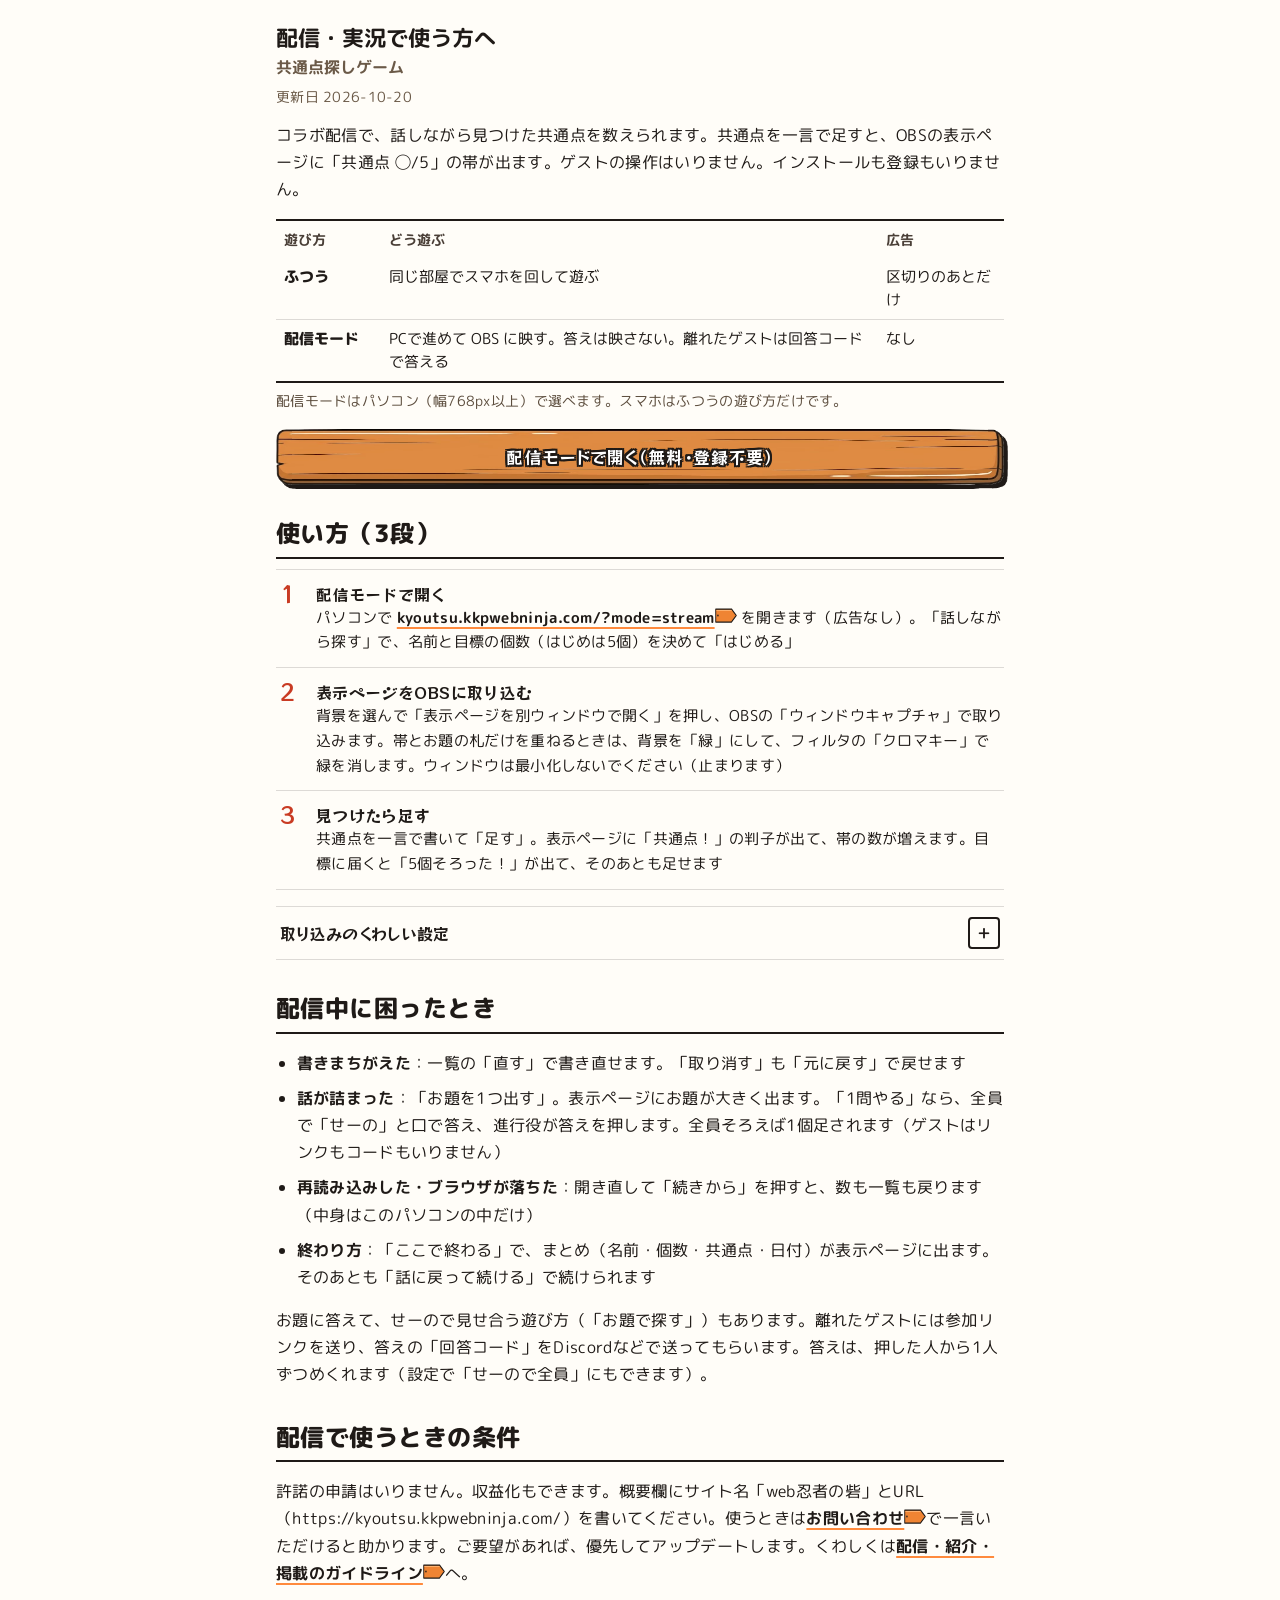
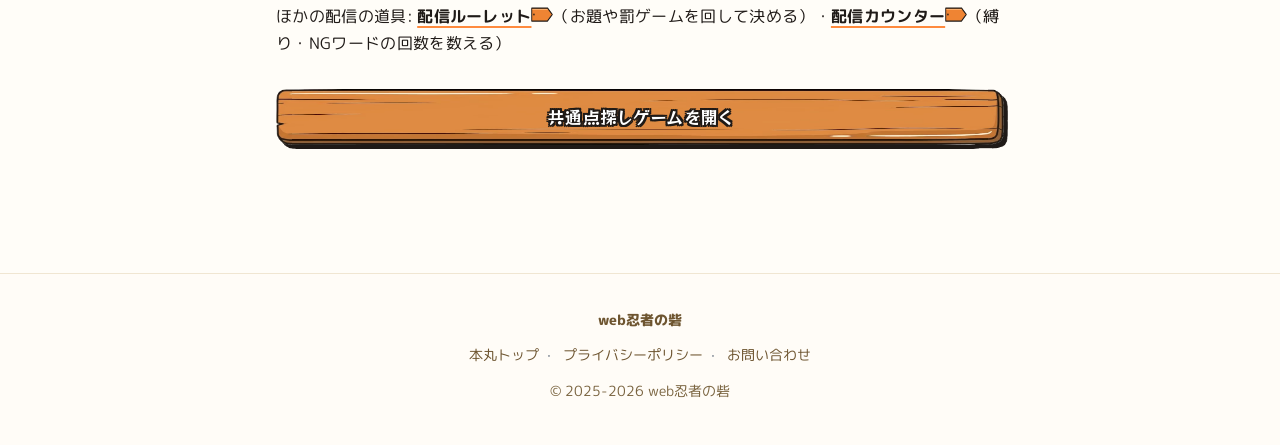
==== commit 9b3bc484: "お題で探すの答えを「自分でめくる」に対応（押した人の答えから出る・表示ページと続きからも同じ状態に） - 設定の遊び方の下に「自分でめくる／せーので全員」。最初は 配信モード＝自分でめくる、ふだん＝せ" ====
--- a/haishin/index.html
+++ b/haishin/index.html
@@ -92,7 +92,7 @@
 <li><b>再読み込みした・ブラウザが落ちた</b>：開き直して「続きから」を押すと、数も一覧も戻ります（中身はこのパソコンの中だけ）</li>
 <li><b>終わり方</b>：「ここで終わる」で、まとめ（名前・個数・共通点・日付）が表示ページに出ます。そのあとも「話に戻って続ける」で続けられます</li>
 </ul>
-<p>お題に答えて、せーので見せ合う遊び方（「お題で探す」）もあります。離れたゲストには参加リンクを送り、答えの「回答コード」をDiscordなどで送ってもらいます。</p>
+<p>お題に答えて、せーので見せ合う遊び方（「お題で探す」）もあります。離れたゲストには参加リンクを送り、答えの「回答コード」をDiscordなどで送ってもらいます。答えは、押した人から1人ずつめくれます（設定で「せーので全員」にもできます）。</p>
 
 <h2 class="k-h2">配信で使うときの条件</h2>
 <p>許諾の申請はいりません。収益化もできます。概要欄にサイト名「web忍者の砦」とURL（https://kyoutsu.kkpwebninja.com/）を書いてください。使うときは<a class="k-link k-link-inline" href="https://kkpwebninja.com/otoiawase" target="_blank" rel="noopener">お問い合わせ</a>で一言いただけると助かります。ご要望があれば、優先してアップデートします。くわしくは<a class="k-link k-link-inline" href="https://kkpwebninja.com/guidelines">配信・紹介・掲載のガイドライン</a>へ。</p>
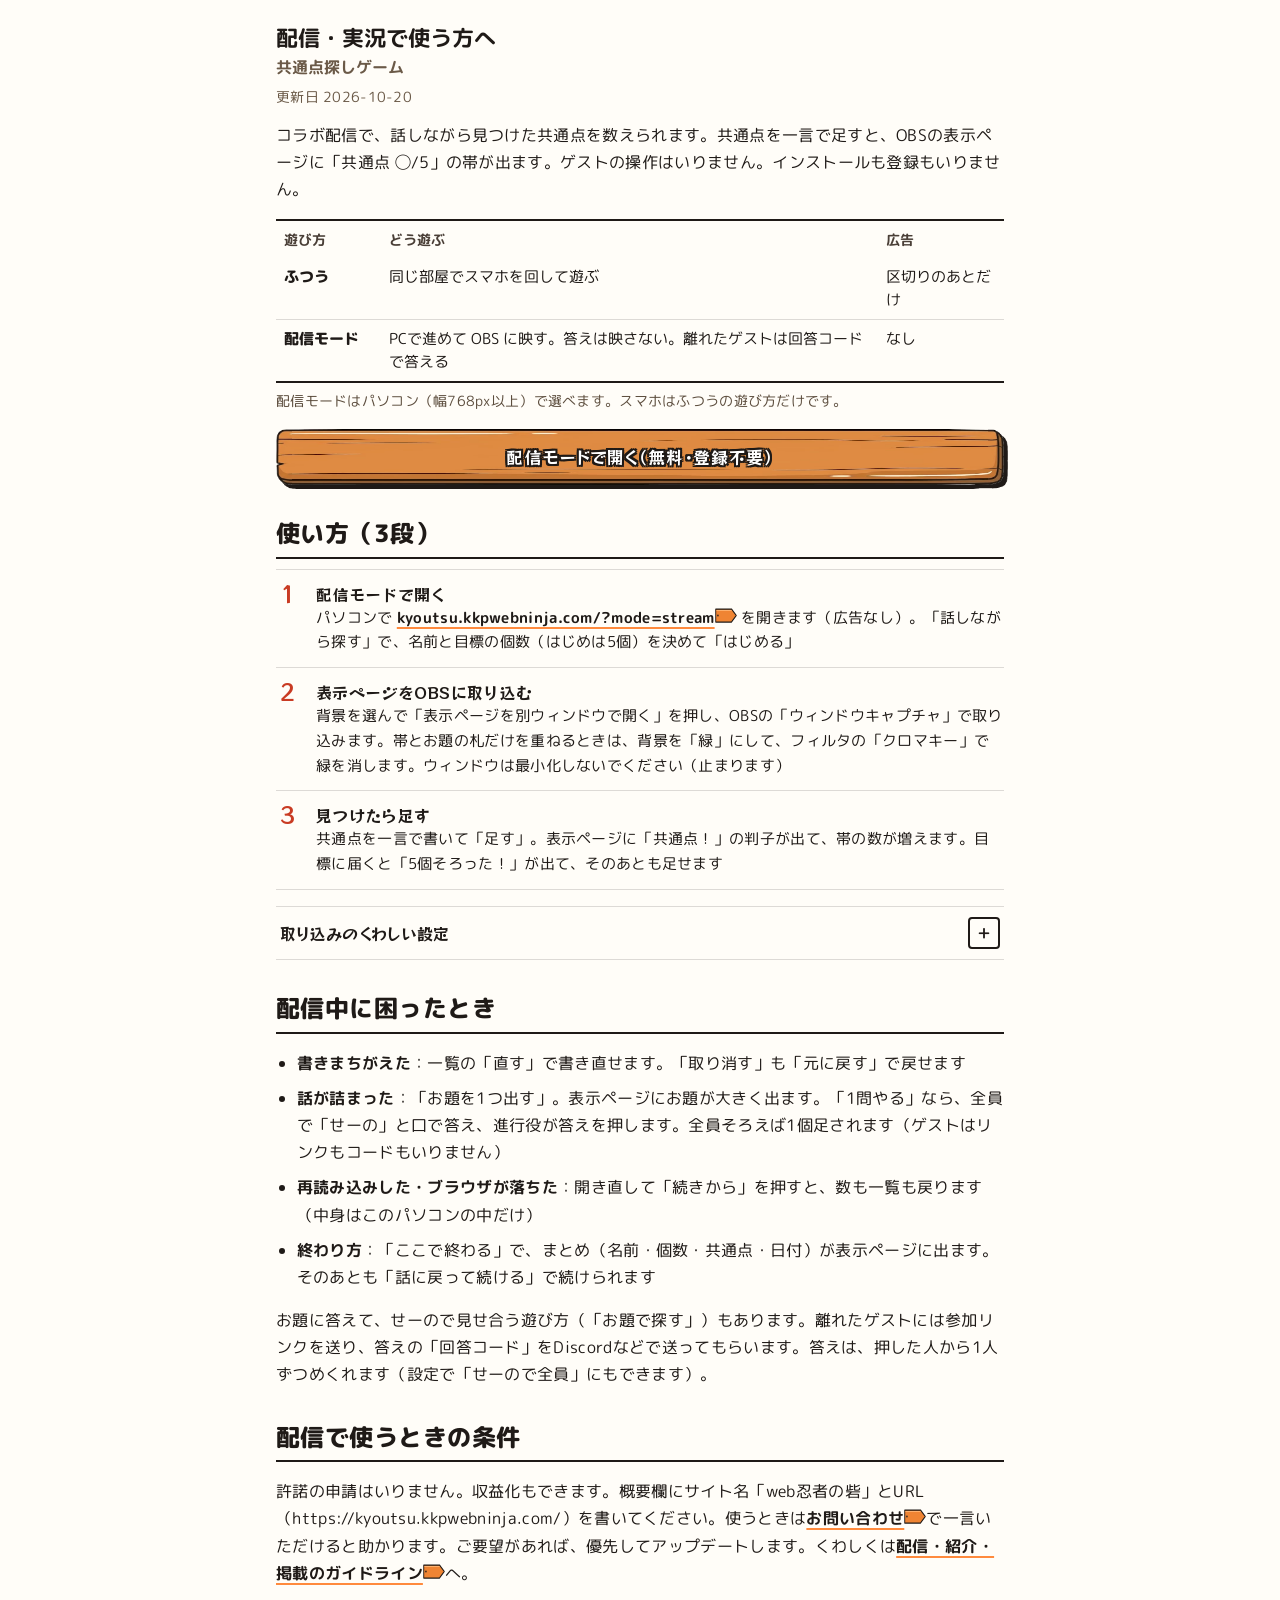
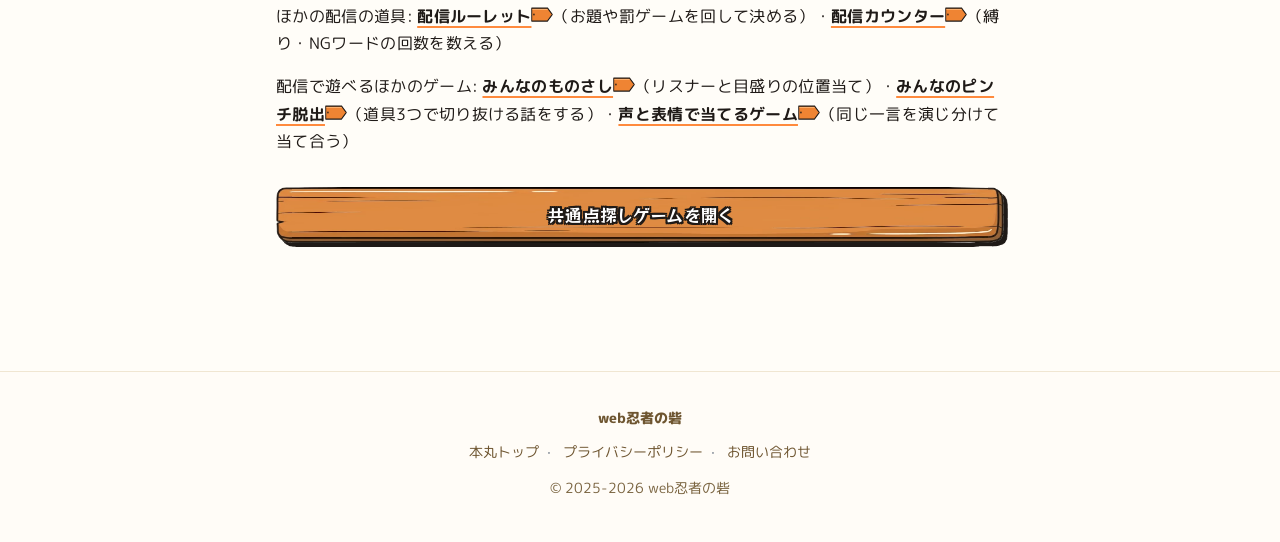
==== commit 7f65ce59: "読みものの末尾に「あわせて遊べるゲーム」を足し、配信ガイドにほかの配信ゲームの案内を加える Co-Authored-By: Claude Opus 5.5 <noreply@anthropic.com" ====
--- a/haishin/index.html
+++ b/haishin/index.html
@@ -98,6 +98,7 @@
 <p>許諾の申請はいりません。収益化もできます。概要欄にサイト名「web忍者の砦」とURL（https://kyoutsu.kkpwebninja.com/）を書いてください。使うときは<a class="k-link k-link-inline" href="https://kkpwebninja.com/otoiawase" target="_blank" rel="noopener">お問い合わせ</a>で一言いただけると助かります。ご要望があれば、優先してアップデートします。くわしくは<a class="k-link k-link-inline" href="https://kkpwebninja.com/guidelines">配信・紹介・掲載のガイドライン</a>へ。</p>
 
 <p>ほかの配信の道具: <a class="k-link k-link-inline" href="https://roulette.kkpwebninja.com/">配信ルーレット</a>（お題や罰ゲームを回して決める）・<a class="k-link k-link-inline" href="https://roulette.kkpwebninja.com/counter/">配信カウンター</a>（縛り・NGワードの回数を数える）</p>
+<p>配信で遊べるほかのゲーム: <a class="k-link k-link-inline" href="https://monosashi.kkpwebninja.com/haishin/">みんなのものさし</a>（リスナーと目盛りの位置当て）・<a class="k-link k-link-inline" href="https://pinch.kkpwebninja.com/haishin/">みんなのピンチ脱出</a>（道具3つで切り抜ける話をする）・<a class="k-link k-link-inline" href="https://haa.kkpwebninja.com/haishin/">声と表情で当てるゲーム</a>（同じ一言を演じ分けて当て合う）</p>
 
 <p class="cta-row" style="margin-top:32px"><a class="k-btn k-btn-main" href="https://kyoutsu.kkpwebninja.com/">共通点探しゲームを開く</a></p>
 
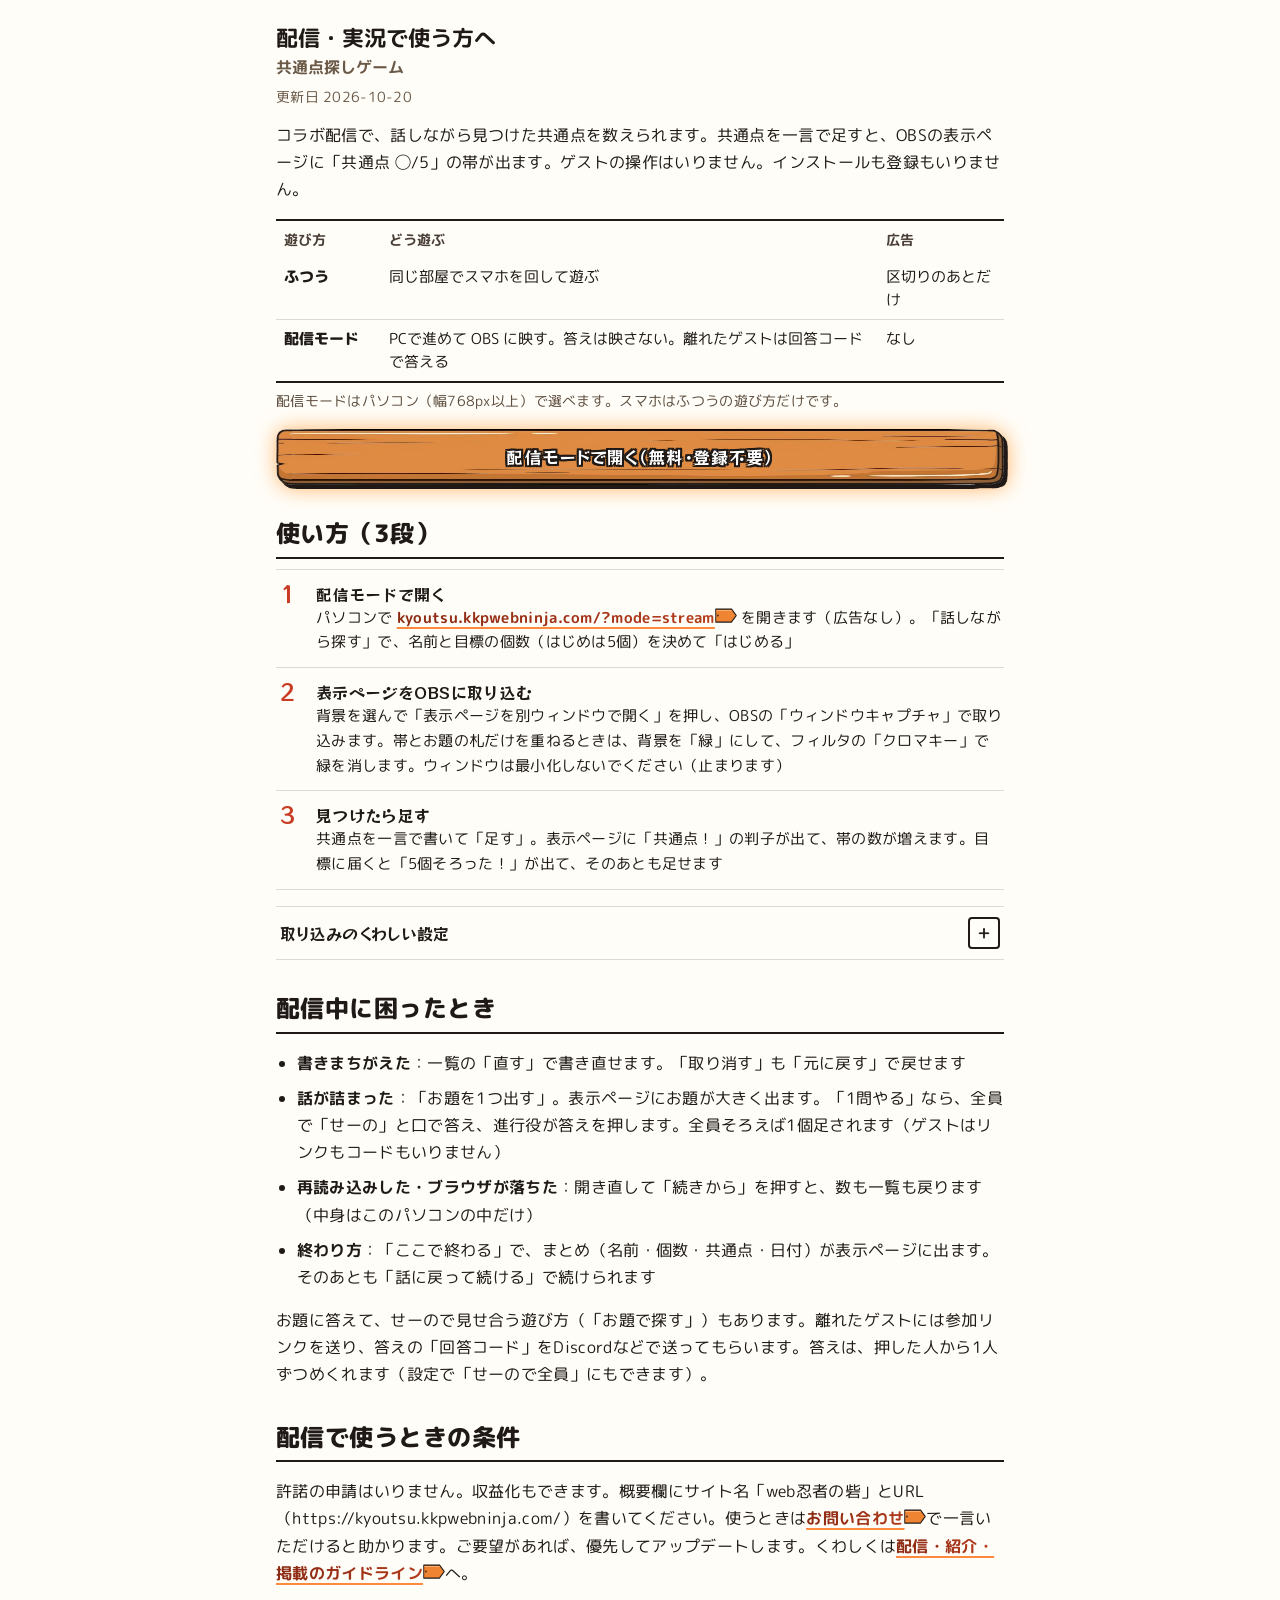
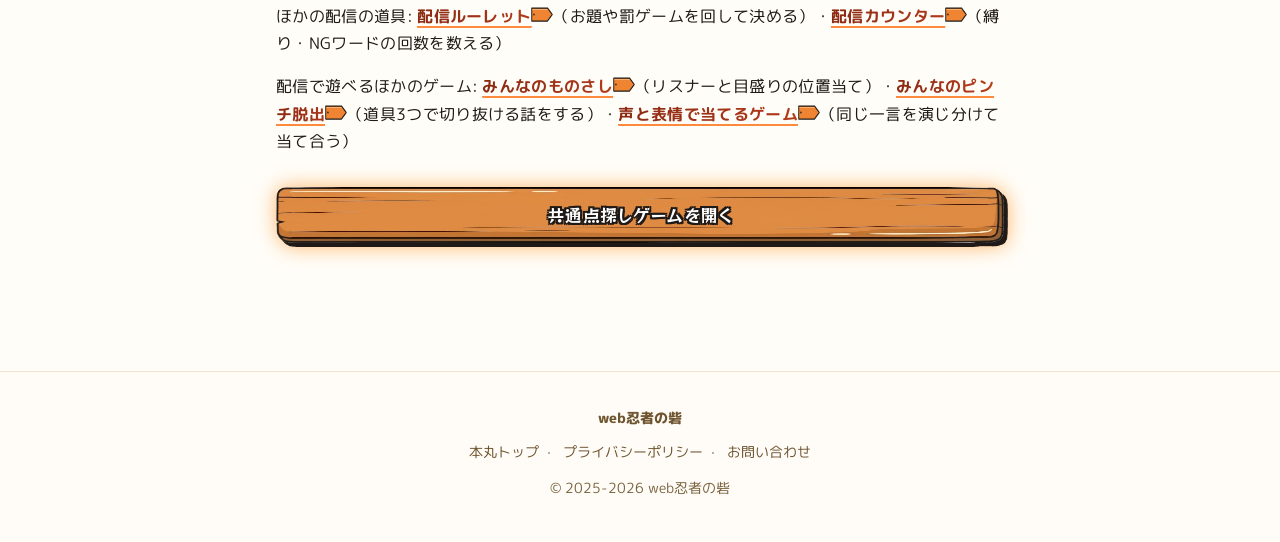
==== commit 162d78df: "共通部品をたいまつの明かりの版に（kkp-kit aa27e3f）: 文字リンクと押すボタンが火に照らされたように揺らぐ Co-Authored-By: Claude Opus 5.5 <norepl" ====
--- a/haishin/index.html
+++ b/haishin/index.html
@@ -33,7 +33,7 @@
 <!-- k-fonts:start -->
 <link href="https://fonts.googleapis.com/css2?family=Yuji+Syuku&family=RocknRoll+One&display=swap&text=-.%2F0123456789%3A%3D%3F%40BCDLOPRSUX_abcdehijkmnoprstuvwxy%C2%A9%C2%B7%E2%97%AF%E3%80%81%E3%80%82%E3%80%8C%E3%80%8D%E3%81%82%E3%81%84%E3%81%86%E3%81%88%E3%81%8A%E3%81%8B%E3%81%8C%E3%81%8D%E3%81%8F%E3%81%91%E3%81%92%E3%81%93%E3%81%94%E3%81%95%E3%81%97%E3%81%98%E3%81%99%E3%81%9B%E3%81%9D%E3%81%9F%E3%81%A0%E3%81%A1%E3%81%A3%E3%81%A4%E3%81%A6%E3%81%A7%E3%81%A8%E3%81%A9%E3%81%AA%E3%81%AB%E3%81%AE%E3%81%AF%E3%81%B0%E3%81%B1%E3%81%B3%E3%81%B5%E3%81%B6%E3%81%B8%E3%81%B9%E3%81%BE%E3%81%BF%E3%82%80%E3%82%81%E3%82%82%E3%82%84%E3%82%89%E3%82%8A%E3%82%8B%E3%82%8C%E3%82%8D%E3%82%8F%E3%82%92%E3%82%93%E3%82%A2%E3%82%A3%E3%82%A4%E3%82%A6%E3%82%AC%E3%82%AD%E3%82%AF%E3%82%B2%E3%82%B3%E3%82%B5%E3%82%B6%E3%82%B7%E3%82%B8%E3%82%B9%E3%82%BD%E3%82%BF%E3%83%81%E3%83%83%E3%83%87%E3%83%88%E3%83%89%E3%83%90%E3%83%91%E3%83%95%E3%83%96%E3%83%97%E3%83%9A%E3%83%9B%E3%83%9C%E3%83%9D%E3%83%9E%E3%83%A0%E3%83%A2%E3%83%A3%E3%83%A9%E3%83%AA%E3%83%AB%E3%83%AD%E3%83%B3%E3%83%BB%E3%83%BC%E4%B8%80%E4%B8%8A%E4%B8%8B%E4%B8%8D%E4%B8%AD%E4%B8%B8%E4%BB%8B%E4%BB%98%E4%BB%A5%E4%BB%B6%E4%BD%9C%E4%BD%BF%E4%BF%A1%E5%80%8B%E5%84%AA%E5%85%83%E5%85%88%E5%85%A8%E5%85%B1%E5%86%8D%E5%87%BA%E5%88%87%E5%88%A4%E5%88%A5%E5%89%8D%E5%8A%A0%E5%8A%A9%E5%8C%96%E5%8C%BA%E5%8F%82%E5%8F%8E%E5%8F%96%E5%8F%A3%E5%8F%B3%E5%90%88%E5%90%8C%E5%90%8D%E5%91%8A%E5%93%A1%E5%95%8F%E5%9B%9E%E5%9B%B0%E5%A2%97%E5%A4%A7%E5%AD%90%E5%AE%9A%E5%AE%9F%E5%B0%8F%E5%B1%8A%E5%B1%8B%E5%B8%AF%E5%B9%85%E5%BA%83%E5%BD%B9%E5%BF%8D%E6%88%BB%E6%8A%BC%E6%8E%A2%E6%8E%B2%E6%93%8D%E6%95%B0%E6%96%99%E6%96%B0%E6%96%B9%E6%97%A5%E6%98%A0%E6%9B%B4%E6%9B%B8%E6%9C%80%E6%9C%9B%E6%9C%AC%E6%9C%AD%E6%9D%A1%E6%A6%82%E6%A8%99%E6%AC%84%E6%AD%A2%E6%AE%B5%E6%B1%BA%E6%B3%81%E6%B3%95%E6%B6%88%E7%82%B9%E7%84%A1%E7%94%B3%E7%94%BB%E7%99%BB%E7%9B%8A%E7%9B%AE%E7%9B%B4%E7%A0%A6%E7%A4%BA%E7%AD%94%E7%B4%B9%E7%B5%82%E7%B6%9A%E7%B7%91%E8%80%85%E8%90%BD%E8%A1%8C%E8%A1%A8%E8%A6%81%E8%A6%8B%E8%A6%A7%E8%A8%80%E8%A8%AD%E8%A8%B1%E8%A9%B0%E8%A9%B1%E8%AA%AD%E8%AB%8B%E8%AB%BE%E8%B6%B3%E8%BA%AB%E8%BC%89%E8%BE%BC%E9%80%81%E9%80%9A%E9%80%B2%E9%81%8A%E9%81%B8%E9%83%A8%E9%85%8D%E9%87%8D%E9%8C%B2%E9%96%8B%E9%9B%A2%E9%9D%A2%E9%A1%8C%EF%BC%81%EF%BC%88%EF%BC%89%EF%BC%9A%EF%BD%9C" rel="stylesheet">
 <!-- k-fonts:end -->
-<link rel="stylesheet" href="/kit/kit.css?v=d2e3ac7">
+<link rel="stylesheet" href="/kit/kit.css?v=aa27e3f">
 <style>
 /* 読み物ページ：地は白、本文16px・#333・行間1.7（はぁの /haishin/ と同じ形） */
 :root{--orange:#ff8a3d;--cream:#fff8f0;--ink:#333;--muted:#6b5a48;--line:#e6dccb}
--- a/kit/kit.css
+++ b/kit/kit.css
@@ -48,6 +48,28 @@
 .k-btn-sm:hover{background:#e35539}
 .k-btn-sm:active{transform:translate(3px,3px);box-shadow:0 0 0 var(--k-sumi)}
 .k-btn[disabled],.k-btn[aria-disabled="true"]{opacity:.5;pointer-events:none}
+/* ---------- たいまつの明かり（2026-11-03 選定: 文字リンク＝A 横から照らす／ボタン＝B 炎のふち）----------
+   押せる所が、たいまつに照らされたように揺らぐ。止めたい所は .k-torch-off。ふつうの文字リンクにも付けるなら .k-torch */
+@property --k-ang{syntax:"<angle>";inherits:false;initial-value:0deg}
+@property --k-lit{syntax:"<number>";inherits:false;initial-value:1}
+@keyframes k-torch-move{to{background-position:-300% 0}}
+@keyframes k-torch-line{0%,100%{text-decoration-color:#c93b23}18%{text-decoration-color:#ff8a3d}33%{text-decoration-color:#ffc24a}58%{text-decoration-color:#ffb347}72%{text-decoration-color:#e8662a}86%{text-decoration-color:#ffc24a}}
+@keyframes k-torch-flick{0%,100%{--k-lit:1}12%{--k-lit:.82}19%{--k-lit:.97}33%{--k-lit:.88}47%{--k-lit:1}58%{--k-lit:.78}66%{--k-lit:.95}81%{--k-lit:.86}}
+@keyframes k-torch-spin{to{--k-ang:360deg}}
+/* A 文字リンク: 字は暗い朱の中で光が流れ（どの色もクリーム地で明暗差4.5以上）、下線が朱→橙→金にゆらめく */
+.k-link,.k-link-strong,.k-torch{background:linear-gradient(100deg,#8a2a12,#a8361a 22%,#b8401a 34%,#9a3214 50%,#a8361a 68%,#b23d18 80%,#8a2a12) 0 0/300% 100% repeat-x;-webkit-background-clip:text;background-clip:text;-webkit-text-fill-color:transparent;-webkit-box-decoration-break:clone;box-decoration-break:clone;animation:k-torch-move 5.5s linear infinite,k-torch-line 2.3s linear infinite}
+.k-torch{font-weight:700;text-decoration:underline;text-decoration-thickness:3px;text-underline-offset:5px;text-decoration-color:var(--k-orange)}
+.k-link:hover,.k-link-strong:hover,.k-torch:hover,.k-link:focus-visible,.k-link-strong:focus-visible,.k-torch:focus-visible{filter:drop-shadow(0 0 6px rgba(255,138,61,.55))}
+/* B ボタン: 木の板はまわりが火の明かりでゆらぐ。生成り・朱のボタンはふちを火の色が回る */
+.k-btn-main:not(.k-torch-off){animation:k-torch-flick 1.8s infinite;filter:drop-shadow(4px 4px 0 var(--k-sumi)) drop-shadow(0 0 calc(var(--k-lit)*10px) rgba(255,160,60,.75))}
+.k-btn-main:not(.k-torch-off):active{filter:drop-shadow(0 0 0 var(--k-sumi)) drop-shadow(0 0 6px rgba(255,160,60,.6))}
+.k-btn-sub,.k-btn-sm,.k-torch-btn{position:relative}
+.k-btn-sub:not(.k-torch-off)::before,.k-btn-sm:not(.k-torch-off)::before,.k-torch-btn::before{content:"";position:absolute;inset:calc(-1*var(--k-bw));padding:var(--k-bw);border-radius:inherit;pointer-events:none;background:conic-gradient(from var(--k-ang),#c93b23,#ff8a3d,#ffd36b,#ff8a3d,#c93b23,#7a2410,#c93b23);-webkit-mask:linear-gradient(#000 0 0) content-box,linear-gradient(#000 0 0);-webkit-mask-composite:xor;mask-composite:exclude;animation:k-torch-spin 3.2s linear infinite}
+.k-btn-sm::before{inset:calc(-1*var(--k-bw-s));padding:var(--k-bw-s)}
+.k-btn[disabled]::before,.k-btn[aria-disabled="true"]::before{display:none}
+.k-btn[disabled],.k-btn[aria-disabled="true"],.k-torch-off{animation:none}
+.k-link.k-torch-off,.k-link-strong.k-torch-off{background:none;-webkit-text-fill-color:currentColor}
+@media (prefers-reduced-motion:reduce){.k-link,.k-link-strong,.k-torch,.k-btn-main,.k-btn-sub::before,.k-btn-sm::before,.k-torch-btn::before{animation:none}}
 
 /* ---------- 見出し（墨の筆跡に白抜き） ----------
    墨は3枚（左の筆の入り d2-ink-l・真ん中 d2-ink-m・右の端 d2-ink-r）。両端の形は固定で、真ん中だけが伸びる。
@@ -216,6 +238,8 @@
    下に .k-fix があれば、その上に出る。 */
 .k-install{position:fixed;left:10px;right:10px;bottom:var(--k-install-bottom,12px);z-index:80;display:flex;flex-wrap:wrap;align-items:center;gap:8px 12px;box-sizing:border-box;max-width:520px;margin:0 auto;padding:10px 12px;background:var(--k-kinari) url(img/d4-washi.webp) 0 0/320px auto;border:var(--k-bw) solid var(--k-sumi);border-radius:var(--k-r);box-shadow:var(--k-sh-l);color:var(--k-sumi);font-family:var(--k-body)}
 .k-install[hidden]{display:none}
+/* 遊んでいる間は出さない（ページが body に k-playing を付ける。結果の画面で外す） */
+body.k-playing .k-install{display:none!important}
 .k-install-t{flex:1;min-width:0}
 .k-install-t b{display:block;font-family:var(--k-bold);font-weight:400;font-size:15px;line-height:1.35}
 .k-install-t span{display:block;font-size:14px;color:var(--k-text-2);line-height:1.45}
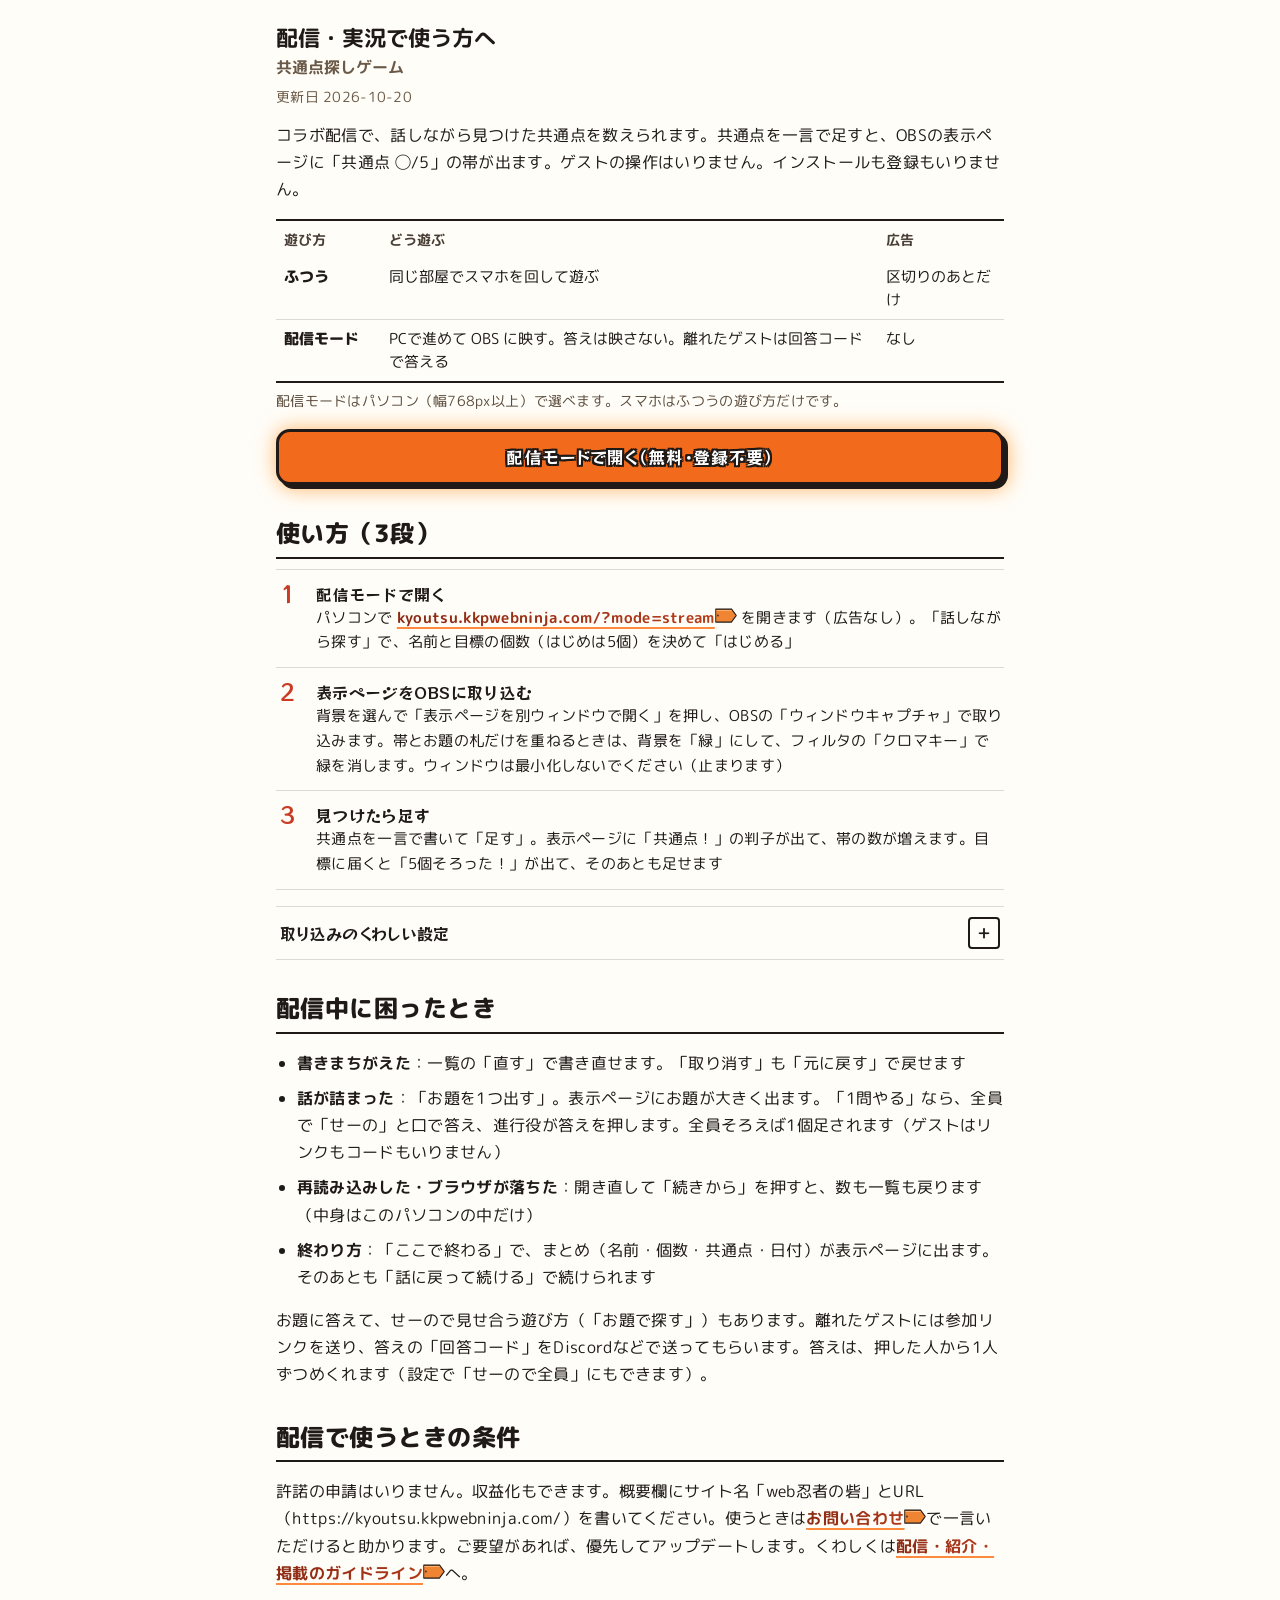
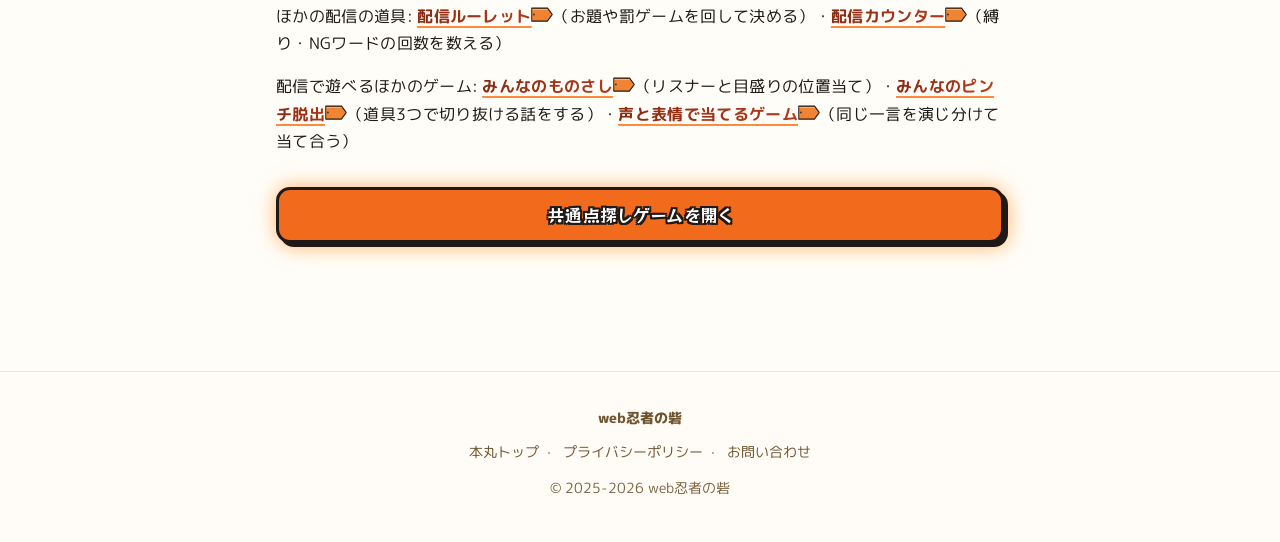
==== commit ad4ae9a5: "主ボタンを平らなオレンジ＋墨の枠に統一（kit a52d595） Co-Authored-By: Claude Opus 5.5 <noreply@anthropic.com>" ====
--- a/haishin/index.html
+++ b/haishin/index.html
@@ -33,7 +33,7 @@
 <!-- k-fonts:start -->
 <link href="https://fonts.googleapis.com/css2?family=Yuji+Syuku&family=RocknRoll+One&display=swap&text=-.%2F0123456789%3A%3D%3F%40BCDLOPRSUX_abcdehijkmnoprstuvwxy%C2%A9%C2%B7%E2%97%AF%E3%80%81%E3%80%82%E3%80%8C%E3%80%8D%E3%81%82%E3%81%84%E3%81%86%E3%81%88%E3%81%8A%E3%81%8B%E3%81%8C%E3%81%8D%E3%81%8F%E3%81%91%E3%81%92%E3%81%93%E3%81%94%E3%81%95%E3%81%97%E3%81%98%E3%81%99%E3%81%9B%E3%81%9D%E3%81%9F%E3%81%A0%E3%81%A1%E3%81%A3%E3%81%A4%E3%81%A6%E3%81%A7%E3%81%A8%E3%81%A9%E3%81%AA%E3%81%AB%E3%81%AE%E3%81%AF%E3%81%B0%E3%81%B1%E3%81%B3%E3%81%B5%E3%81%B6%E3%81%B8%E3%81%B9%E3%81%BE%E3%81%BF%E3%82%80%E3%82%81%E3%82%82%E3%82%84%E3%82%89%E3%82%8A%E3%82%8B%E3%82%8C%E3%82%8D%E3%82%8F%E3%82%92%E3%82%93%E3%82%A2%E3%82%A3%E3%82%A4%E3%82%A6%E3%82%AC%E3%82%AD%E3%82%AF%E3%82%B2%E3%82%B3%E3%82%B5%E3%82%B6%E3%82%B7%E3%82%B8%E3%82%B9%E3%82%BD%E3%82%BF%E3%83%81%E3%83%83%E3%83%87%E3%83%88%E3%83%89%E3%83%90%E3%83%91%E3%83%95%E3%83%96%E3%83%97%E3%83%9A%E3%83%9B%E3%83%9C%E3%83%9D%E3%83%9E%E3%83%A0%E3%83%A2%E3%83%A3%E3%83%A9%E3%83%AA%E3%83%AB%E3%83%AD%E3%83%B3%E3%83%BB%E3%83%BC%E4%B8%80%E4%B8%8A%E4%B8%8B%E4%B8%8D%E4%B8%AD%E4%B8%B8%E4%BB%8B%E4%BB%98%E4%BB%A5%E4%BB%B6%E4%BD%9C%E4%BD%BF%E4%BF%A1%E5%80%8B%E5%84%AA%E5%85%83%E5%85%88%E5%85%A8%E5%85%B1%E5%86%8D%E5%87%BA%E5%88%87%E5%88%A4%E5%88%A5%E5%89%8D%E5%8A%A0%E5%8A%A9%E5%8C%96%E5%8C%BA%E5%8F%82%E5%8F%8E%E5%8F%96%E5%8F%A3%E5%8F%B3%E5%90%88%E5%90%8C%E5%90%8D%E5%91%8A%E5%93%A1%E5%95%8F%E5%9B%9E%E5%9B%B0%E5%A2%97%E5%A4%A7%E5%AD%90%E5%AE%9A%E5%AE%9F%E5%B0%8F%E5%B1%8A%E5%B1%8B%E5%B8%AF%E5%B9%85%E5%BA%83%E5%BD%B9%E5%BF%8D%E6%88%BB%E6%8A%BC%E6%8E%A2%E6%8E%B2%E6%93%8D%E6%95%B0%E6%96%99%E6%96%B0%E6%96%B9%E6%97%A5%E6%98%A0%E6%9B%B4%E6%9B%B8%E6%9C%80%E6%9C%9B%E6%9C%AC%E6%9C%AD%E6%9D%A1%E6%A6%82%E6%A8%99%E6%AC%84%E6%AD%A2%E6%AE%B5%E6%B1%BA%E6%B3%81%E6%B3%95%E6%B6%88%E7%82%B9%E7%84%A1%E7%94%B3%E7%94%BB%E7%99%BB%E7%9B%8A%E7%9B%AE%E7%9B%B4%E7%A0%A6%E7%A4%BA%E7%AD%94%E7%B4%B9%E7%B5%82%E7%B6%9A%E7%B7%91%E8%80%85%E8%90%BD%E8%A1%8C%E8%A1%A8%E8%A6%81%E8%A6%8B%E8%A6%A7%E8%A8%80%E8%A8%AD%E8%A8%B1%E8%A9%B0%E8%A9%B1%E8%AA%AD%E8%AB%8B%E8%AB%BE%E8%B6%B3%E8%BA%AB%E8%BC%89%E8%BE%BC%E9%80%81%E9%80%9A%E9%80%B2%E9%81%8A%E9%81%B8%E9%83%A8%E9%85%8D%E9%87%8D%E9%8C%B2%E9%96%8B%E9%9B%A2%E9%9D%A2%E9%A1%8C%EF%BC%81%EF%BC%88%EF%BC%89%EF%BC%9A%EF%BD%9C" rel="stylesheet">
 <!-- k-fonts:end -->
-<link rel="stylesheet" href="/kit/kit.css?v=aa27e3f">
+<link rel="stylesheet" href="/kit/kit.css?v=a52d595">
 <style>
 /* 読み物ページ：地は白、本文16px・#333・行間1.7（はぁの /haishin/ と同じ形） */
 :root{--orange:#ff8a3d;--cream:#fff8f0;--ink:#333;--muted:#6b5a48;--line:#e6dccb}
--- a/kit/kit.css
+++ b/kit/kit.css
@@ -36,8 +36,11 @@
 
 /* ---------- ボタン（主＝木札／副／小／大） ---------- */
 .k-btn{display:inline-flex;align-items:center;justify-content:center;font-family:var(--k-bold);font-weight:400;letter-spacing:.04em;line-height:1.2;font-feature-settings:"palt" 1;text-decoration:none;cursor:pointer;transition:transform .08s,box-shadow .08s,filter .08s,background .15s;-webkit-tap-highlight-color:transparent}
-.k-btn-main{position:relative;min-height:56px;padding:0 18px;border-style:solid;border-width:12px 16px;border-image:url(img/d3-wood.webp) 40 50 fill / 12px 16px stretch;background:none;color:#fff;font-size:17px;text-shadow:var(--k-outline);filter:drop-shadow(4px 4px 0 var(--k-sumi));white-space:nowrap}
-.k-btn-main::after{content:"";position:absolute;inset:-12px -16px;pointer-events:none;background:linear-gradient(110deg,transparent 38%,rgba(255,255,255,.65) 50%,transparent 62%) no-repeat;background-size:260% 100%;background-position:120% 0;-webkit-mask:url(img/d3-wood.webp) center/100% 100% no-repeat;mask:url(img/d3-wood.webp) center/100% 100% no-repeat;transition:background-position .7s ease}
+/* 主ボタン: 2026-11-09 ユーザー承認で全サイト「平らなオレンジ＋墨の枠」に統一（木目の板はやめた。10/30の配色調査・ワードウルフ等5サイトの試しを kit に取り込み）。色は --k-btn-main（既定 #f26a1b） */
+:root{--k-btn-main:#f26a1b;--k-navy:#2b3768}
+.k-btn-main{position:relative;min-height:56px;padding:0 22px;border:3px solid var(--k-sumi);border-radius:14px;background:var(--k-btn-main);color:#fff;font-size:17px;text-shadow:var(--k-outline);filter:drop-shadow(4px 4px 0 var(--k-sumi));white-space:nowrap}
+.k-btn-main:hover,.k-btn-main:disabled,.k-btn-main[disabled]{background:var(--k-btn-main)}
+.k-btn-main::after{content:"";position:absolute;inset:0;border-radius:11px;pointer-events:none;background:linear-gradient(110deg,transparent 38%,rgba(255,255,255,.45) 50%,transparent 62%) no-repeat;background-size:260% 100%;background-position:120% 0;transition:background-position .7s ease}
 .k-btn-main:hover::after,.k-btn-main:focus-visible::after{background-position:-20% 0}
 .k-btn-main:active{transform:translate(4px,4px);filter:drop-shadow(0 0 0 var(--k-sumi))}
 .k-btn-big{min-height:72px;font-size:26px;letter-spacing:.12em}
@@ -170,8 +173,9 @@
 [data-k-season="yuki"] .k-season-yuki{display:block}
 [data-k-season="shochikubai"] .k-season-shochikubai{display:block}
 [data-k-season="sakura"] .k-season-sakura{display:block}
-/* 季節の散らしは1つの飾りの入れ物（.k-bg）に1つまで。2つ目以降は出さない */
-.k-bg .k-season~.k-season{display:none!important}
+.k-season-shochikubai{transform:none!important}  /* 門松は立てて置く（紅葉用の傾きを各サイトが付けていても打ち消す） */
+/* 季節の散らしは1つの飾りの入れ物（.k-bg）に季節ごと1つまで（紅葉・雪・門松を並べて置けば、その月の絵だけ出る） */
+.k-bg .k-season-momiji~.k-season-momiji,.k-bg .k-season-yuki~.k-season-yuki,.k-bg .k-season-shochikubai~.k-season-shochikubai,.k-bg .k-season-sakura~.k-season-sakura{display:none!important}
 
 /* ---------- 下に固定する操作帯（スマホの主操作） ---------- */
 .k-fix{position:sticky;bottom:0;z-index:30;display:flex;gap:12px;flex-wrap:wrap;justify-content:center;padding:12px 16px calc(12px + env(safe-area-inset-bottom));border-top:var(--k-bw) solid var(--k-sumi);background-color:var(--k-kinari);background-image:conic-gradient(rgba(31,26,23,.04) 25%,transparent 0 50%,rgba(31,26,23,.04) 0 75%,transparent 0);background-size:16px 16px}
@@ -327,8 +331,8 @@
 .k-seg>:hover{background:#fff}
 .k-seg>[aria-pressed="true"],.k-seg>[aria-checked="true"],.k-seg>[aria-selected="true"],.k-seg>.on,.k-seg>label:has(input:checked){background:var(--k-shu);color:#fff}
 .k-seg>label input{position:absolute;opacity:0;pointer-events:none}
-.k-seg-2>*{flex-basis:50%}
-.k-seg-3>*{flex-basis:33.34%}
+.k-seg.k-seg-2>*{flex:1 0 50%}
+.k-seg.k-seg-3>*{flex:1 0 33.34%}
 
 /* ---------- 数を増やす・減らす（k-stepper） ----------
    <div class="k-stepper"><button type="button" aria-label="減らす">−</button><output class="k-num">4</output><span>人</span><button type="button" aria-label="増やす">＋</button></div> */
@@ -706,3 +710,24 @@
    <span class="k-cat-ico" style="--k-ico:url(kit/img/k-cat-beer.webp)"></span>（大きさは --k-ico-s・既定 44px） */
 .k-cat-ico{--k-ico-s:44px;display:inline-block;flex:none;box-sizing:border-box;width:var(--k-ico-s);height:var(--k-ico-s);border-radius:50%;border:var(--k-bw-s) solid var(--k-sumi);background:var(--k-ico) center/72% auto no-repeat,var(--k-kinari);vertical-align:middle}
 .k-cat-ico-sm{--k-ico-s:32px;border-width:1.5px}
+
+/* ---------- 2026-11-06 マインドマップ・6列の選択・色の目印（npb-magic の推し球団のページから） ---------- */
+/* .k-seg-4 / .k-seg-6: 選ぶボタンを4列・6列に（12球団・曜日・月など、短い名前を一度に全部見せる） */
+.k-seg.k-seg-4>*{flex:0 0 25%}
+.k-seg.k-seg-6>*{flex:0 0 16.67%;padding:4px 2px;font-size:clamp(12px,3.4vw,15px);letter-spacing:0;white-space:nowrap}
+/* .k-mark: ボタンや札の中に置く色の目印（球団色・分類の色）。色は style="--k-mark:#c8102e" */
+.k-mark{display:block;width:72%;max-width:44px;height:5px;margin:3px auto 0;border:1px solid var(--k-sumi);border-radius:2px;background:var(--k-mark,var(--k-orange))}
+.k-mark-dot{display:inline-block;width:10px;height:16px;margin-right:5px;vertical-align:-2px;border:1px solid var(--k-sumi);border-radius:2px;background:var(--k-mark,var(--k-orange))}
+/* .k-map: マインドマップ（真ん中の言葉から枝ごとに関連ページへ）。枝の色は --k-map-c、真ん中の文字色は --k-map-ink */
+.k-map{--k-map-c:var(--k-shu);--k-map-ink:#fff;margin:8px 0 12px}
+.k-map-core{position:relative;display:flex;justify-content:center;padding-bottom:16px}
+.k-map-core>*{display:inline-flex;align-items:center;min-height:44px;padding:4px 26px;border:var(--k-bw-s) solid var(--k-sumi);border-radius:var(--k-r-pill);background:var(--k-map-c);color:var(--k-map-ink);font-family:var(--k-bold);font-weight:400;font-size:18px;letter-spacing:.04em;font-feature-settings:"palt" 1}
+.k-map-core::after{content:"";position:absolute;left:50%;bottom:0;width:var(--k-bw-s);height:16px;margin-left:calc(var(--k-bw-s)/-2);background:var(--k-sumi)}
+.k-map-b{display:grid;grid-template-columns:repeat(2,minmax(0,1fr));gap:14px 10px;padding-top:14px;border-top:var(--k-bw-s) solid var(--k-sumi)}
+@media (min-width:640px){.k-map-b{grid-template-columns:repeat(3,minmax(0,1fr))}}
+.k-map-br{position:relative;min-width:0;padding:6px 10px 4px;border:var(--k-bw-s) solid var(--k-sumi);border-radius:var(--k-r);color:var(--k-sumi);background:var(--k-surface) url(img/d4-washi.webp) 0 0/320px auto}
+.k-map-br::before{content:"";position:absolute;left:50%;top:calc(-14px - var(--k-bw-s));width:var(--k-bw-s);height:14px;margin-left:calc(var(--k-bw-s)/-2);background:var(--k-sumi)}
+.k-map-h{margin:2px 0 2px;padding:0 0 0 8px;border-left:4px solid var(--k-map-c);font-family:var(--k-bold);font-weight:400;font-size:15px;line-height:1.4;font-feature-settings:"palt" 1}
+.k-map-br>a{display:flex;align-items:center;min-height:44px;padding:2px 0;border-bottom:1px dashed var(--k-line-soft);font-size:15px;line-height:1.35;overflow-wrap:anywhere}
+.k-map-br>a:last-child{border-bottom:0}
+.k-map-br>a.k-link::after{width:18px;height:12px}
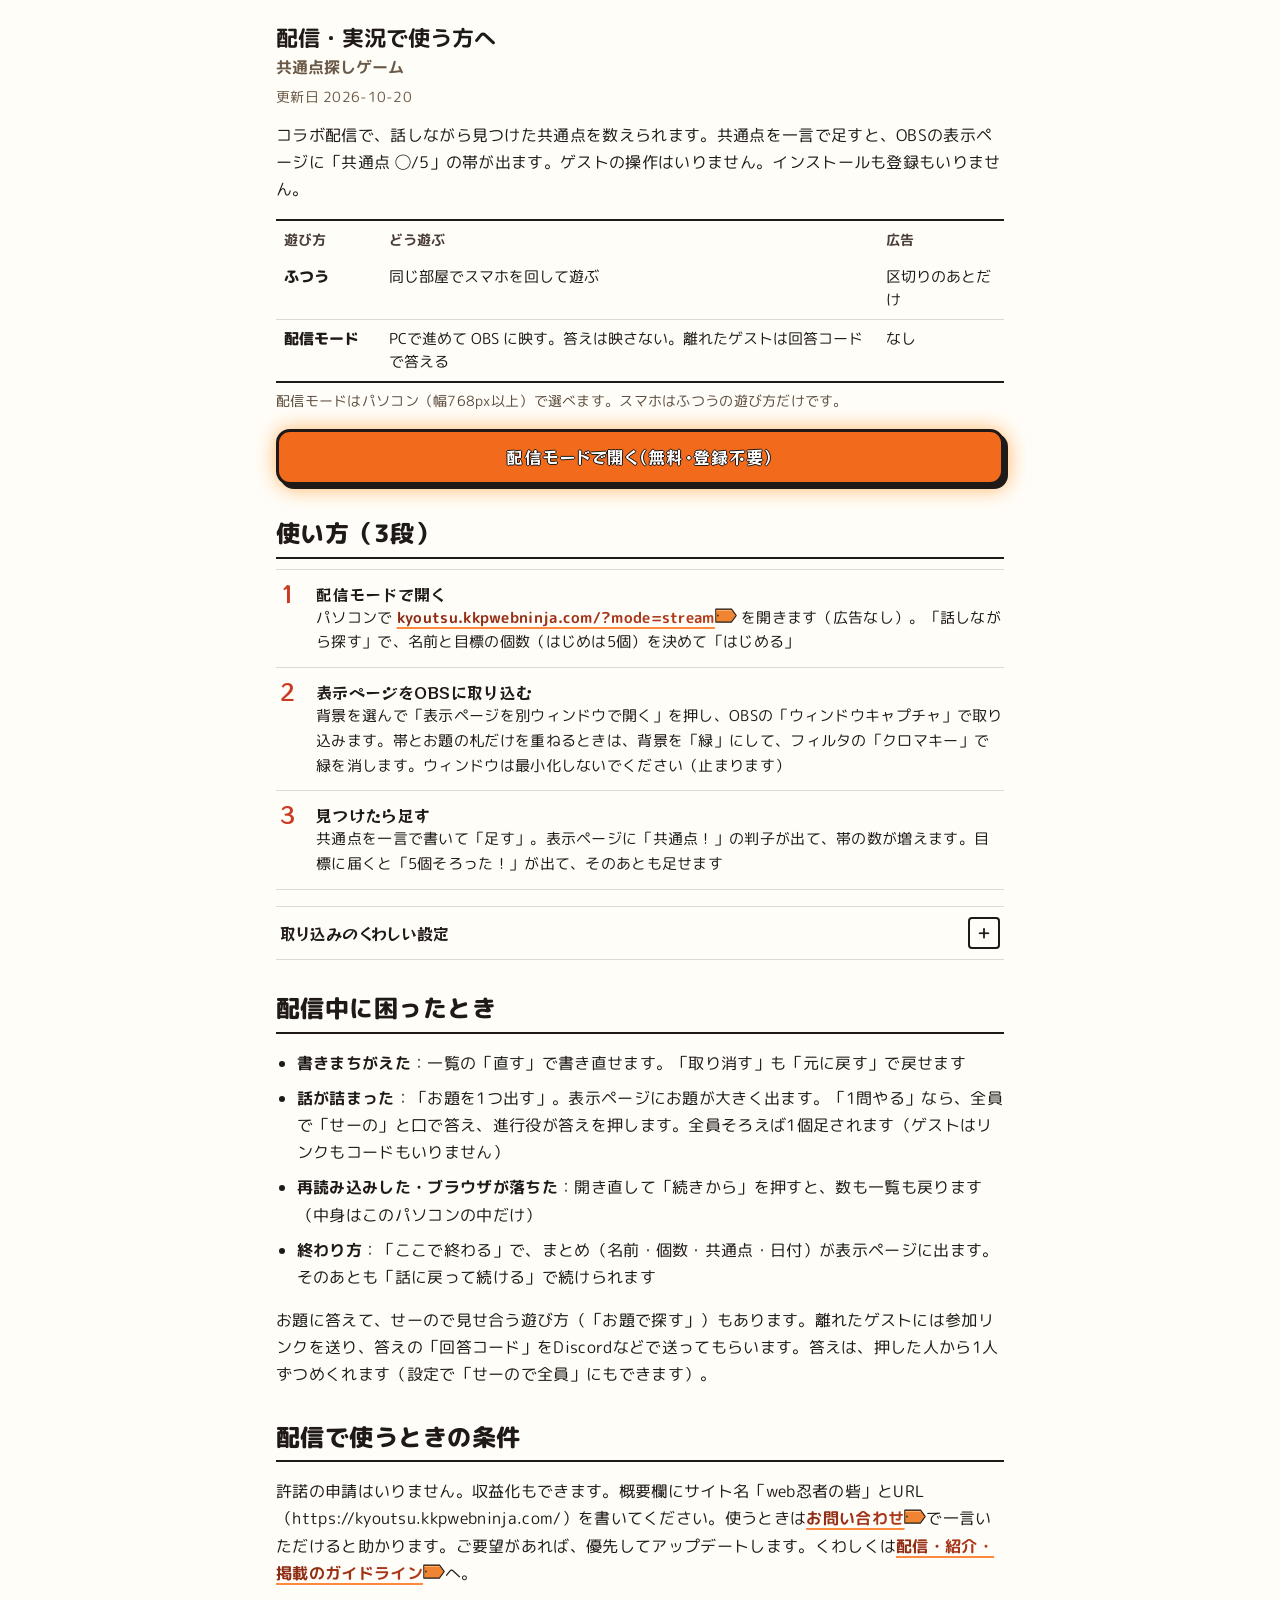
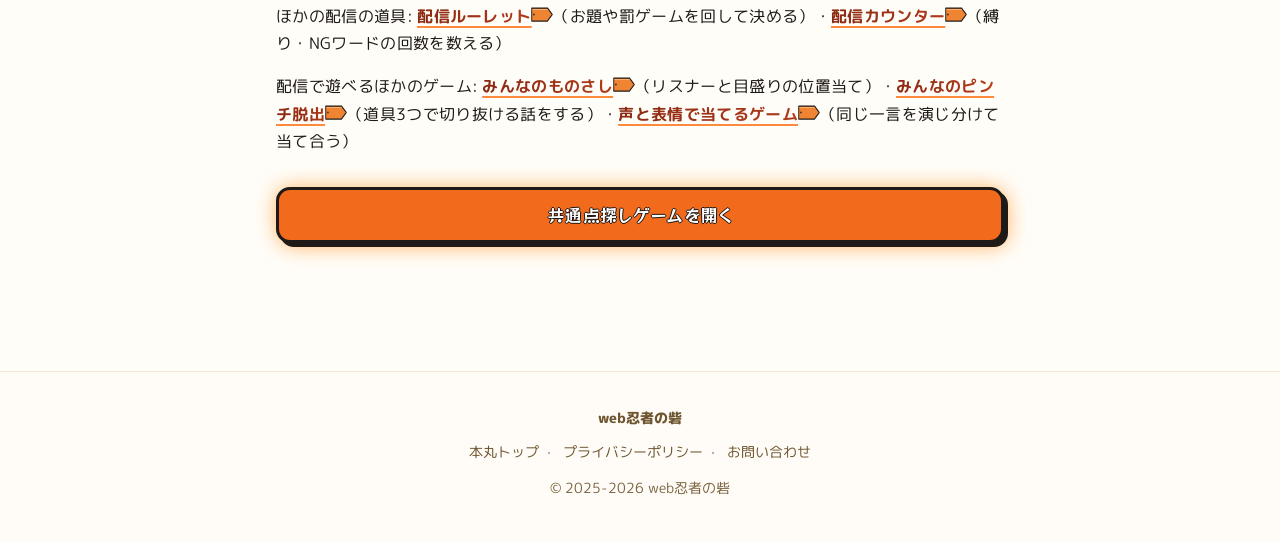
==== commit 5557a2c5: "kit afa429f: 主ボタンの文字のフチを細く Co-Authored-By: Claude Opus 5.5 <noreply@anthropic.com>" ====
--- a/haishin/index.html
+++ b/haishin/index.html
@@ -33,7 +33,7 @@
 <!-- k-fonts:start -->
 <link href="https://fonts.googleapis.com/css2?family=Yuji+Syuku&family=RocknRoll+One&display=swap&text=-.%2F0123456789%3A%3D%3F%40BCDLOPRSUX_abcdehijkmnoprstuvwxy%C2%A9%C2%B7%E2%97%AF%E3%80%81%E3%80%82%E3%80%8C%E3%80%8D%E3%81%82%E3%81%84%E3%81%86%E3%81%88%E3%81%8A%E3%81%8B%E3%81%8C%E3%81%8D%E3%81%8F%E3%81%91%E3%81%92%E3%81%93%E3%81%94%E3%81%95%E3%81%97%E3%81%98%E3%81%99%E3%81%9B%E3%81%9D%E3%81%9F%E3%81%A0%E3%81%A1%E3%81%A3%E3%81%A4%E3%81%A6%E3%81%A7%E3%81%A8%E3%81%A9%E3%81%AA%E3%81%AB%E3%81%AE%E3%81%AF%E3%81%B0%E3%81%B1%E3%81%B3%E3%81%B5%E3%81%B6%E3%81%B8%E3%81%B9%E3%81%BE%E3%81%BF%E3%82%80%E3%82%81%E3%82%82%E3%82%84%E3%82%89%E3%82%8A%E3%82%8B%E3%82%8C%E3%82%8D%E3%82%8F%E3%82%92%E3%82%93%E3%82%A2%E3%82%A3%E3%82%A4%E3%82%A6%E3%82%AC%E3%82%AD%E3%82%AF%E3%82%B2%E3%82%B3%E3%82%B5%E3%82%B6%E3%82%B7%E3%82%B8%E3%82%B9%E3%82%BD%E3%82%BF%E3%83%81%E3%83%83%E3%83%87%E3%83%88%E3%83%89%E3%83%90%E3%83%91%E3%83%95%E3%83%96%E3%83%97%E3%83%9A%E3%83%9B%E3%83%9C%E3%83%9D%E3%83%9E%E3%83%A0%E3%83%A2%E3%83%A3%E3%83%A9%E3%83%AA%E3%83%AB%E3%83%AD%E3%83%B3%E3%83%BB%E3%83%BC%E4%B8%80%E4%B8%8A%E4%B8%8B%E4%B8%8D%E4%B8%AD%E4%B8%B8%E4%BB%8B%E4%BB%98%E4%BB%A5%E4%BB%B6%E4%BD%9C%E4%BD%BF%E4%BF%A1%E5%80%8B%E5%84%AA%E5%85%83%E5%85%88%E5%85%A8%E5%85%B1%E5%86%8D%E5%87%BA%E5%88%87%E5%88%A4%E5%88%A5%E5%89%8D%E5%8A%A0%E5%8A%A9%E5%8C%96%E5%8C%BA%E5%8F%82%E5%8F%8E%E5%8F%96%E5%8F%A3%E5%8F%B3%E5%90%88%E5%90%8C%E5%90%8D%E5%91%8A%E5%93%A1%E5%95%8F%E5%9B%9E%E5%9B%B0%E5%A2%97%E5%A4%A7%E5%AD%90%E5%AE%9A%E5%AE%9F%E5%B0%8F%E5%B1%8A%E5%B1%8B%E5%B8%AF%E5%B9%85%E5%BA%83%E5%BD%B9%E5%BF%8D%E6%88%BB%E6%8A%BC%E6%8E%A2%E6%8E%B2%E6%93%8D%E6%95%B0%E6%96%99%E6%96%B0%E6%96%B9%E6%97%A5%E6%98%A0%E6%9B%B4%E6%9B%B8%E6%9C%80%E6%9C%9B%E6%9C%AC%E6%9C%AD%E6%9D%A1%E6%A6%82%E6%A8%99%E6%AC%84%E6%AD%A2%E6%AE%B5%E6%B1%BA%E6%B3%81%E6%B3%95%E6%B6%88%E7%82%B9%E7%84%A1%E7%94%B3%E7%94%BB%E7%99%BB%E7%9B%8A%E7%9B%AE%E7%9B%B4%E7%A0%A6%E7%A4%BA%E7%AD%94%E7%B4%B9%E7%B5%82%E7%B6%9A%E7%B7%91%E8%80%85%E8%90%BD%E8%A1%8C%E8%A1%A8%E8%A6%81%E8%A6%8B%E8%A6%A7%E8%A8%80%E8%A8%AD%E8%A8%B1%E8%A9%B0%E8%A9%B1%E8%AA%AD%E8%AB%8B%E8%AB%BE%E8%B6%B3%E8%BA%AB%E8%BC%89%E8%BE%BC%E9%80%81%E9%80%9A%E9%80%B2%E9%81%8A%E9%81%B8%E9%83%A8%E9%85%8D%E9%87%8D%E9%8C%B2%E9%96%8B%E9%9B%A2%E9%9D%A2%E9%A1%8C%EF%BC%81%EF%BC%88%EF%BC%89%EF%BC%9A%EF%BD%9C" rel="stylesheet">
 <!-- k-fonts:end -->
-<link rel="stylesheet" href="/kit/kit.css?v=a52d595">
+<link rel="stylesheet" href="/kit/kit.css?v=afa429f">
 <style>
 /* 読み物ページ：地は白、本文16px・#333・行間1.7（はぁの /haishin/ と同じ形） */
 :root{--orange:#ff8a3d;--cream:#fff8f0;--ink:#333;--muted:#6b5a48;--line:#e6dccb}
--- a/kit/kit.css
+++ b/kit/kit.css
@@ -38,7 +38,7 @@
 .k-btn{display:inline-flex;align-items:center;justify-content:center;font-family:var(--k-bold);font-weight:400;letter-spacing:.04em;line-height:1.2;font-feature-settings:"palt" 1;text-decoration:none;cursor:pointer;transition:transform .08s,box-shadow .08s,filter .08s,background .15s;-webkit-tap-highlight-color:transparent}
 /* 主ボタン: 2026-11-09 ユーザー承認で全サイト「平らなオレンジ＋墨の枠」に統一（木目の板はやめた。10/30の配色調査・ワードウルフ等5サイトの試しを kit に取り込み）。色は --k-btn-main（既定 #f26a1b） */
 :root{--k-btn-main:#f26a1b;--k-navy:#2b3768}
-.k-btn-main{position:relative;min-height:56px;padding:0 22px;border:3px solid var(--k-sumi);border-radius:14px;background:var(--k-btn-main);color:#fff;font-size:17px;text-shadow:var(--k-outline);filter:drop-shadow(4px 4px 0 var(--k-sumi));white-space:nowrap}
+.k-btn-main{position:relative;min-height:56px;padding:0 22px;border:3px solid var(--k-sumi);border-radius:14px;background:var(--k-btn-main);color:#fff;font-size:17px;text-shadow:0 1px 0 var(--k-sumi),1px 0 0 var(--k-sumi),0 -1px 0 var(--k-sumi),-1px 0 0 var(--k-sumi);filter:drop-shadow(4px 4px 0 var(--k-sumi));white-space:nowrap}
 .k-btn-main:hover,.k-btn-main:disabled,.k-btn-main[disabled]{background:var(--k-btn-main)}
 .k-btn-main::after{content:"";position:absolute;inset:0;border-radius:11px;pointer-events:none;background:linear-gradient(110deg,transparent 38%,rgba(255,255,255,.45) 50%,transparent 62%) no-repeat;background-size:260% 100%;background-position:120% 0;transition:background-position .7s ease}
 .k-btn-main:hover::after,.k-btn-main:focus-visible::after{background-position:-20% 0}
@@ -501,7 +501,7 @@
 .k-view-open{display:flex;flex-wrap:wrap;align-items:center;gap:8px 10px}
 .k-view-open>.k-btn{min-height:44px;padding:0 14px;font-size:15px;box-shadow:var(--k-sh-s)}
 .k-view-open>.k-seg{flex:none}
-.k-view-open>.k-seg>button{min-height:44px;padding:4px 10px;font-size:14px}
+.k-view-open>.k-seg>button{min-width:44px;min-height:44px;padding:4px 10px;font-size:14px}
 .k-view-open>p{flex:1 1 260px;margin:0;font-size:14px;line-height:1.5;color:var(--k-text-2)}
 .k-view-open>.k-vo-msg{flex-basis:100%;color:var(--k-shu);font-weight:700}
 .k-view-open .k-vo-color{flex-direction:row;gap:6px}
